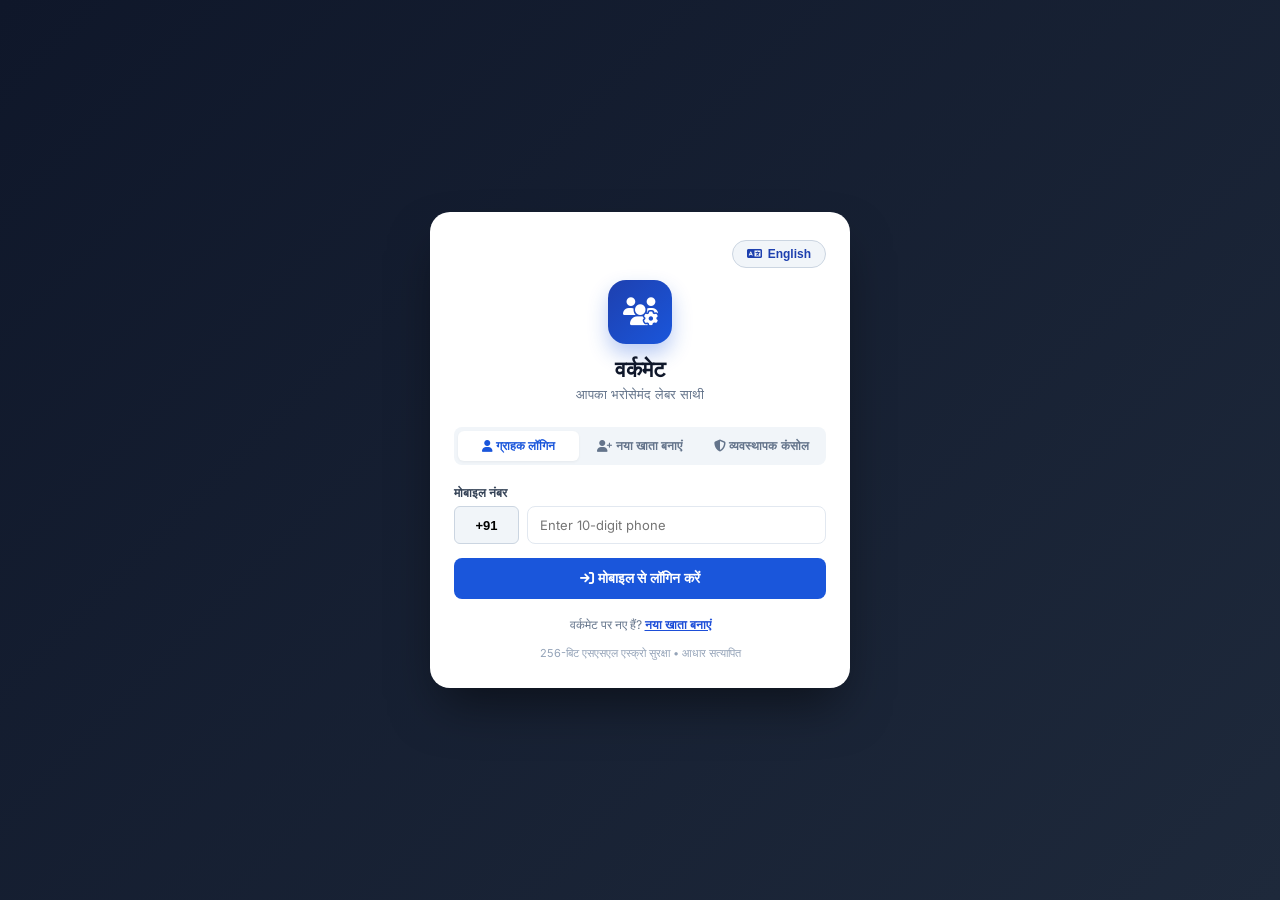
==== index.html @ 59497566 "feat: real Google Maps live GPS tracking with arrival lifecycle, mock API engine, and GitHub Pages d" ====
<!DOCTYPE html>
<html lang="en">
<head>
  <meta charset="UTF-8">
  <meta http-equiv="refresh" content="0; url=./docs/">
  <title>WorkMate</title>
  <script>window.location.replace('./docs/');</script>
</head>
<body>
  <p>Redirecting to <a href="./docs/">WorkMate Platform</a>...</p>
</body>
</html>
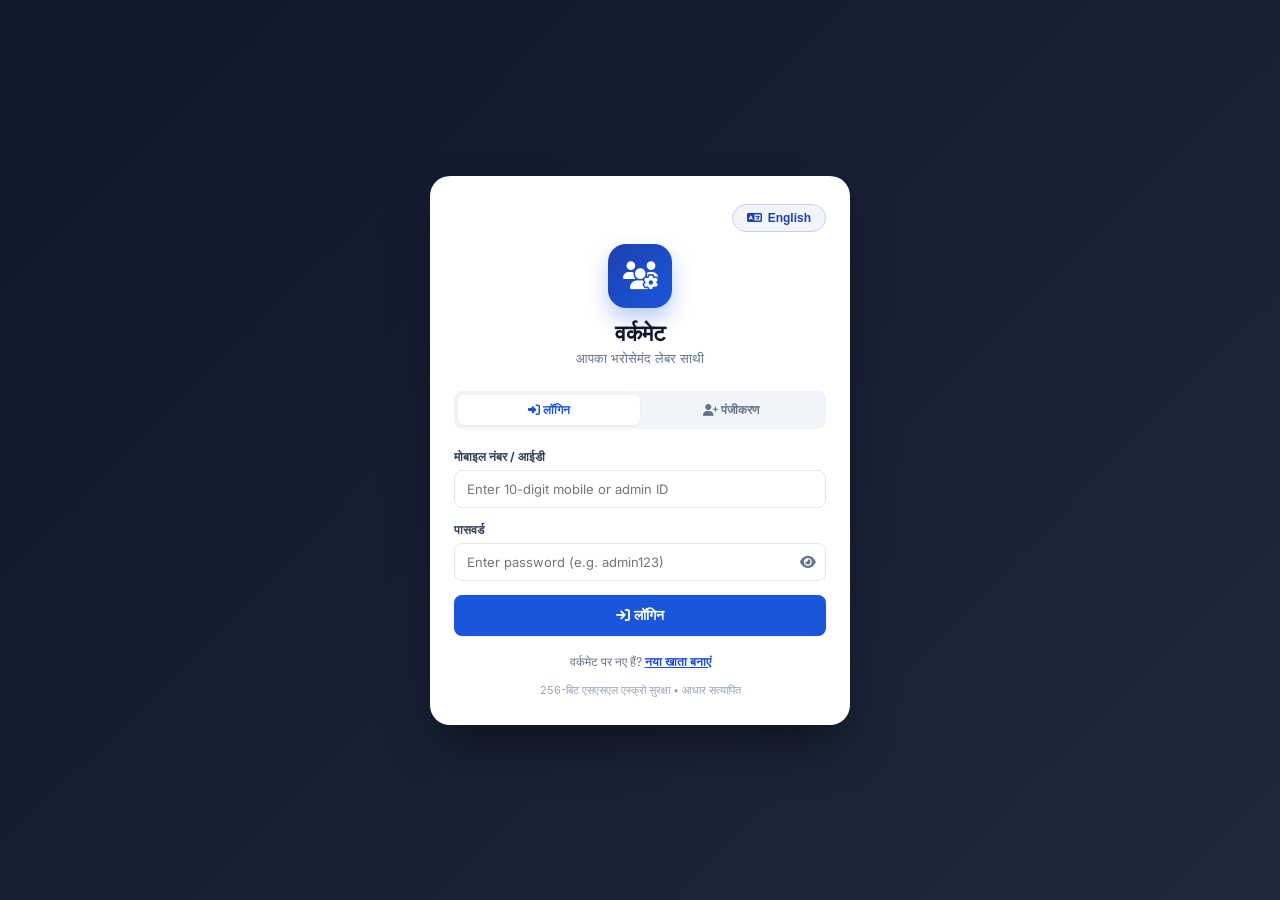
==== commit f47e952c: "fix: support both root URL and /docs/ URL without 404 on GitHub Pages" ====
--- a/index.html
+++ b/index.html
@@ -2,11 +2,1468 @@
 <html lang="en">
 <head>
   <meta charset="UTF-8">
-  <meta http-equiv="refresh" content="0; url=./docs/">
-  <title>WorkMate</title>
-  <script>window.location.replace('./docs/');</script>
+  <meta name="viewport" content="width=device-width, initial-scale=1.0">
+  <title data-i18n="appHtmlTitle">WorkMate | On-Demand Blue-Collar Labour Platform</title>
+  <!-- Google Fonts: Inter -->
+  <link rel="preconnect" href="https://fonts.googleapis.com">
+  <link rel="preconnect" href="https://fonts.gstatic.com" crossorigin>
+  <link href="https://fonts.googleapis.com/css2?family=Inter:wght@400;500;600;700;800&display=swap" rel="stylesheet">
+  <!-- FontAwesome 6 Icons -->
+  <link rel="stylesheet" href="https://cdnjs.cloudflare.com/ajax/libs/font-awesome/6.5.1/css/all.min.css">
+    <!-- Leaflet Interactive Maps (Official Google Maps Tile Support) -->
+  <link rel="stylesheet" href="https://unpkg.com/leaflet@1.9.4/dist/leaflet.css" integrity="sha256-p4NxAoJBhIIN+hmNHrzRCf9tD/miZyoHS5obTRR9BMY=" crossorigin="" />
+  <script src="https://unpkg.com/leaflet@1.9.4/dist/leaflet.js" integrity="sha256-20nQCchB9co0qIjJZRGuk2/Z9VM+kNiyxNV1lvTlZBo=" crossorigin=""></script>
+  <script src="https://cdnjs.cloudflare.com/ajax/libs/qrcodejs/1.0.0/qrcode.min.js"></script>
+  <link rel="stylesheet" href="./css/style.css">
 </head>
 <body>
-  <p>Redirecting to <a href="./docs/">WorkMate Platform</a>...</p>
+
+  <!-- ================= AUTHENTICATION VIEW (When Logged Out) ================= -->
+  <div id="view-auth" class="auth-wrapper" style="display:none;">
+    <div class="auth-card-main">
+      <!-- Top Language Switcher in Auth Screen -->
+      <div class="auth-top-bar">
+        <button type="button" class="auth-lang-btn" onclick="toggleLanguage()" title="Switch Language">
+          <i class="fa-solid fa-language"></i>
+          <span id="authLangTag">हिन्दी</span>
+        </button>
+      </div>
+
+      <div class="auth-header-logo">
+        <div class="auth-logo-badge">
+          <i class="fa-solid fa-users-gear"></i>
+        </div>
+        <h2 style="font-size:22px; font-weight:800; color:#0f172a;" data-i18n="appName">WorkMate</h2>
+        <p style="font-size:13px; color:#64748b; margin-top:4px;" data-i18n="tagline">Your Trusted Labour Partner</p>
+      </div>
+
+      <!-- Auth Switcher Tabs (Unified Login & Register) -->
+      <div class="auth-tabs-row" style="grid-template-columns: 1fr 1fr;">
+        <button id="authTabCustomer" class="auth-tab-item active" onclick="switchAuthTab('login')">
+          <i class="fa-solid fa-right-to-bracket"></i> <span data-i18n="authLoginTab">Login</span>
+        </button>
+        <button id="authTabCustomerRegister" class="auth-tab-item" onclick="switchAuthTab('register')">
+          <i class="fa-solid fa-user-plus"></i> <span data-i18n="authRegisterTab">Register</span>
+        </button>
+      </div>
+
+      <!-- Unified Login Form (Customer & Admin Login through single portal) -->
+      <form id="formCustomerLogin" onsubmit="handleCustomerLogin(event)" autocomplete="off">
+        <div class="form-group">
+          <label class="form-label" data-i18n="authIdentifierLabel">Mobile Number / Admin ID *</label>
+          <div style="display:flex; gap:8px;">
+            <input type="text" id="loginIdentifierInput" class="form-input" placeholder="Enter 10-digit mobile or admin ID" autocomplete="off" value="" required style="flex:1;" />
+          </div>
+        </div>
+        <div class="form-group">
+          <label class="form-label" data-i18n="authPasswordLabel">Password * (Min 6 chars)</label>
+          <div style="position:relative;">
+            <input type="password" id="loginPasswordInput" class="form-input" placeholder="Enter password (e.g. admin123)" minlength="6" autocomplete="new-password" value="" required style="padding-right:38px;" />
+            <button type="button" onclick="togglePasswordVisibility('loginPasswordInput', 'loginPassToggleIcon')" style="position:absolute; right:10px; top:50%; transform:translateY(-50%); background:none; border:none; color:#64748b; cursor:pointer; font-size:14px;">
+              <i class="fa-solid fa-eye" id="loginPassToggleIcon"></i>
+            </button>
+          </div>
+        </div>
+        <button type="submit" class="btn-submit-primary" style="margin-bottom:12px;">
+          <i class="fa-solid fa-arrow-right-to-bracket"></i> <span data-i18n="authLoginBtn">Login</span>
+        </button>
+        <p style="font-size:12px; color:#64748b; text-align:center; margin-top:6px;">
+          <span data-i18n="newAccountPrompt">New to WorkMate?</span> 
+          <a href="javascript:void(0)" onclick="switchAuthTab('register')" style="color:#1d4ed8; font-weight:700; text-decoration:underline;" data-i18n="createAccountLink">Create an account</a>
+        </p>
+      </form>
+
+      <!-- Customer Register Form -->
+      <form id="formCustomerRegister" onsubmit="handleCustomerRegister(event)" style="display:none;" autocomplete="off">
+        <div class="form-group">
+          <label class="form-label" data-i18n="labelRegisterRole">Account Type / Role *</label>
+          <select id="registerRoleInput" class="form-select" required>
+            <option value="customer" data-i18n="roleCustomer">Customer / Client</option>
+            <option value="worker" data-i18n="roleWorker">Worker / Mazdoor</option>
+            <option value="dalal" data-i18n="roleDalal">Contractor / Dalal</option>
+          </select>
+        </div>
+        <div class="form-group">
+          <label class="form-label" data-i18n="labelFullName">Full Name *</label>
+          <input type="text" id="registerNameInput" class="form-input" placeholder="Enter your full name" autocomplete="off" value="" required />
+        </div>
+        <div class="form-group">
+          <label class="form-label" data-i18n="authPhoneLabel">10-Digit Mobile Number *</label>
+          <div style="display:flex; gap:8px;">
+            <input type="text" value="+91" readonly style="width:55px; text-align:center; background:#f1f5f9; border:1px solid #cbd5e1; border-radius:6px; font-weight:700; font-size:13px;" />
+            <input type="tel" id="registerPhoneInput" class="form-input" placeholder="10-digit mobile number" maxlength="10" pattern="[0-9]{10}" oninput="this.value=this.value.replace(/[^0-9]/g,'').slice(0,10)" autocomplete="off" value="" required style="flex:1;" />
+          </div>
+        </div>
+        <div class="form-group">
+          <label class="form-label" data-i18n="authPasswordLabel">Create Password * (Min 6 chars)</label>
+          <div style="position:relative;">
+            <input type="password" id="registerPasswordInput" class="form-input" placeholder="Create password (min 6 characters)" minlength="6" autocomplete="new-password" value="" required style="padding-right:38px;" />
+            <button type="button" onclick="togglePasswordVisibility('registerPasswordInput', 'regPassToggleIcon')" style="position:absolute; right:10px; top:50%; transform:translateY(-50%); background:none; border:none; color:#64748b; cursor:pointer; font-size:14px;">
+              <i class="fa-solid fa-eye" id="regPassToggleIcon"></i>
+            </button>
+          </div>
+        </div>
+        <div class="form-group">
+          <label class="form-label" data-i18n="labelAddress">Delivery / House Address *</label>
+          <input type="text" id="registerAddressInput" class="form-input" placeholder="House/Flat number, Street name" autocomplete="off" value="" required />
+        </div>
+        <div class="form-group">
+          <label class="form-label" data-i18n="labelCityState">City &amp; State *</label>
+          <input type="text" id="registerCityInput" class="form-input" placeholder="e.g. Surat, Gujarat" autocomplete="off" value="" required />
+        </div>
+        <div class="form-group">
+          <label class="form-label" data-i18n="labelEmail">Email Address (Optional)</label>
+          <input type="email" id="registerEmailInput" class="form-input" placeholder="e.g. user@example.com" autocomplete="off" value="" />
+        </div>
+        <button type="submit" class="btn-submit-primary" style="margin-bottom:12px;">
+          <i class="fa-solid fa-user-plus"></i> <span data-i18n="authRegisterBtn">Register &amp; Continue</span>
+        </button>
+        <p style="font-size:12px; color:#64748b; text-align:center; margin-top:6px;">
+          <span data-i18n="alreadyAccountPrompt">Already have an account?</span> 
+          <a href="javascript:void(0)" onclick="switchAuthTab('login')" style="color:#1d4ed8; font-weight:700; text-decoration:underline;" data-i18n="loginAccountLink">Login here</a>
+        </p>
+      </form>
+
+      <div style="font-size:11px; color:#94a3b8; text-align:center; margin-top:14px;" data-i18n="sslSecurityFoot">
+        Protected by 256-bit SSL Escrow Security • UIDAI Aadhaar Verified
+      </div>
+    </div>
+  </div>
+
+  <!-- ================= MAIN APP VIEW (When Logged In) ================= -->
+  <div id="appViewportWrapper" class="viewport-wrapper">
+    <div id="appContainer" class="app-container" style="display:none;">
+      
+      <!-- Vibrant Blue App Header (Matching User's Brand Mockup) -->
+      <header class="app-header">
+        <div class="header-left">
+          <div class="location-dropdown" onclick="showToast('Location fixed to registered address')">
+            <i class="fa-solid fa-location-dot"></i>
+            <span id="headerLocationText">Flat 402, Lotus Tower, Sector 14</span>
+            <i class="fa-solid fa-chevron-down" style="font-size:10px;"></i>
+          </div>
+          <div class="user-greeting" id="userGreetingText">Hello!</div>
+        </div>
+
+        <div class="header-right">
+          <!-- Google Translate Style Language Switcher -->
+          <button class="google-translate-btn" onclick="toggleLanguage()" title="Change Language">
+            <span class="translate-icon"><i class="fa-solid fa-language"></i></span>
+            <span id="currentLangTag">हिन्दी</span>
+            <span class="lang-indicator" id="currentLangIndicator">HI</span>
+          </button>
+
+          <!-- Profile Avatar -->
+          <div class="header-user-avatar" onclick="switchTab('account')">
+            <img src="https://images.unsplash.com/photo-1534528741775-53994a69daeb?w=150&h=150&fit=crop&crop=face" alt="User Avatar">
+            <div class="online-dot"></div>
+          </div>
+        </div>
+      </header>
+
+      <!-- Dedicated Admin Top Toolbar (Visible only when logged in as Admin) -->
+      <div id="adminTopBar" class="admin-top-bar" style="display:none;">
+        <div class="admin-top-badge">
+          <i class="fa-solid fa-crown"></i>
+          <span>ADMIN CONSOLE</span>
+        </div>
+        <div class="admin-view-switcher">
+          <button id="btnAdminViewMode" class="admin-toggle-btn active" onclick="switchAdminView('admin')">
+            <i class="fa-solid fa-sliders"></i> <span data-i18n="adminRatesTab">4 Module Rates</span>
+          </button>
+          <button id="btnCustomerViewMode" class="admin-toggle-btn" onclick="switchAdminView('customer')">
+            <i class="fa-solid fa-mobile-screen"></i> <span data-i18n="customerPreviewTab">Customer View</span>
+          </button>
+        </div>
+        <button class="admin-direct-logout-btn" onclick="openLogoutModal()" title="Log out of Admin Session">
+          <i class="fa-solid fa-right-from-bracket"></i>
+          <span data-i18n="btnLogout">Logout</span>
+        </button>
+      </div>
+
+      <!-- Content Views -->
+      <main class="app-content">
+
+        <!-- ================= Screen 0: Dedicated Admin Master Rates & Banks Dashboard ================= -->
+        <section id="screen-admin" class="screen-view">
+          <div style="display:flex; justify-content:space-between; align-items:center; margin-bottom:12px; gap:8px;">
+            <button type="button" onclick="switchTab('home')" style="background:#f1f5f9; border:1px solid #cbd5e1; border-radius:8px; padding:6px 12px; font-size:12px; font-weight:700; color:#1e293b; cursor:pointer; display:flex; align-items:center; gap:6px;">
+              <i class="fa-solid fa-arrow-left"></i> <span data-i18n="backToHome">Back to Home</span>
+            </button>
+            <button type="button" onclick="switchTab('account')" style="background:#f1f5f9; border:1px solid #cbd5e1; border-radius:8px; padding:6px 12px; font-size:12px; font-weight:700; color:#1e293b; cursor:pointer; display:flex; align-items:center; gap:6px;">
+              <i class="fa-solid fa-user"></i> <span data-i18n="navAccount">My Account</span>
+            </button>
+          </div>
+          <div class="admin-panel-hero">
+            <div class="admin-hero-left">
+              <h2 style="font-size:17px; font-weight:800; color:#1e3a8a; display:flex; align-items:center; gap:8px;">
+                <i class="fa-solid fa-gear" style="color:#1a56db;"></i>
+                <span data-i18n="adminHeroTitle">WorkMate Rate & System Control</span>
+              </h2>
+              <p style="font-size:12px; color:#475569; margin-top:4px; line-height:1.4;" data-i18n="adminHeroSub">
+                Edit base prices for all 4 service modules in real-time. Changes instantly recalculate customer checkout totals.
+              </p>
+            </div>
+          </div>
+
+          <!-- 4 Core Service Modules Price Editor with Dropdowns -->
+          <div class="admin-section-header" style="display:flex; justify-content:space-between; align-items:flex-end; flex-wrap:wrap; gap:8px;">
+            <div>
+              <span class="admin-section-tag"><i class="fa-solid fa-tags"></i> 4 Core Service Modules</span>
+              <h3 style="font-size:15px; font-weight:700; color:#0f172a; margin-top:4px;" data-i18n="adminModulesHeader">
+                <span data-i18n="adminModulesHeader">Service Module Pricing &amp; Base Rates</span>
+              </h3>
+            </div>
+            <div style="display:flex; gap:6px;">
+              <button type="button" class="btn-toggle-all-modules" onclick="toggleAllAdminModules(true)" title="Expand all modules">
+                <i class="fa-solid fa-folder-open"></i> <span data-i18n="expandAll">Expand All</span>
+              </button>
+              <button type="button" class="btn-toggle-all-modules" onclick="toggleAllAdminModules(false)" title="Collapse all modules">
+                <i class="fa-solid fa-folder"></i> <span data-i18n="collapseAll">Collapse All</span>
+              </button>
+            </div>
+          </div>
+
+          <!-- Dynamic 4 Modules Rate Container -->
+          <div id="adminModulesRatesContainer" class="admin-modules-container">
+            <!-- Rendered dynamically for Construction, Events, Shifting, Textile -->
+          </div>
+
+          <!-- Multi-Bank Payment Gateway & Auto-Failover -->
+          <div class="admin-section-header" style="margin-top:24px;">
+            <span class="admin-section-tag" style="background:#e0f2fe; color:#0369a1;"><i class="fa-solid fa-building-columns"></i> Multi-Bank Routing</span>
+            <h3 style="font-size:15px; font-weight:700; color:#0f172a; margin-top:4px;">
+              Admin Bank Settlement & Failover Routing
+            </h3>
+          </div>
+
+          <div id="adminBankCardsList" class="admin-banks-grid">
+            <!-- Dynamic bank list render -->
+          </div>
+
+          <!-- Platform Charge Percentage Configuration (Default 10%, Admin Configurable) -->
+          <div class="admin-section-header" style="margin-top:24px;">
+            <span class="admin-section-tag" style="background:#fef3c7; color:#b45309;"><i class="fa-solid fa-percent"></i> Platform Fee Settings</span>
+            <h3 style="font-size:15px; font-weight:700; color:#0f172a; margin-top:4px;">
+              <span data-i18n="adminChargeConfigHeader">WorkMate Platform Charge Configuration</span>
+            </h3>
+          </div>
+          <div class="admin-module-card" style="padding:16px 18px;">
+            <div style="font-size:13px; color:#475569; margin-bottom:12px; line-height:1.5;">
+              Configure the platform charge percentage applied to bookings. <strong>The percentage number is kept hidden from customers</strong> (they see only <code>Charge: ₹...</code>). Default is 10%.
+            </div>
+            <div style="display:flex; align-items:center; gap:10px; max-width:340px;">
+              <div class="admin-input-group" style="padding:4px 10px;">
+                <input type="number" id="adminPlatformChargePercentInput" class="admin-trade-rate-input" value="10" step="0.5" min="0" max="50" style="width:70px !important;" />
+                <span style="font-weight:800; color:#1e40af; font-size:16px;">%</span>
+              </div>
+              <button class="btn-save-trade-rate" onclick="savePlatformChargePercent()">
+                <i class="fa-solid fa-floppy-disk"></i> <span>Save Charge %</span>
+              </button>
+            </div>
+            <div id="chargePercentStatus" style="font-size:12px; color:#10b981; margin-top:8px; font-weight:700; display:none;">
+              ✓ Platform charge updated! All customer estimates recalculated.
+            </div>
+          </div>
+
+          <!-- User Management Section (Admin Only) -->
+          <div class="admin-section-header" style="margin-top:28px; margin-bottom:12px; display:flex; justify-content:space-between; align-items:flex-end; flex-wrap:wrap; gap:10px;">
+            <div style="text-align:left;">
+              <span class="admin-section-tag" style="background:#ede9fe; color:#6d28d9;"><i class="fa-solid fa-users-gear"></i> User Accounts</span>
+              <h3 style="font-size:16px; font-weight:800; color:#0f172a; margin-top:5px; text-align:left;">
+                <span data-i18n="adminUsersHeader">User Management &amp; Access Control</span>
+              </h3>
+            </div>
+            <button type="button" class="btn-add-admin-user" onclick="openAdminUserModal(null)">
+              <i class="fa-solid fa-user-plus"></i> <span data-i18n="btnAddUser">Add New User</span>
+            </button>
+          </div>
+
+          <!-- Users Dynamic Container -->
+          <div id="adminUsersListContainer" class="admin-users-grid" style="margin-top:12px; display:flex; flex-direction:column; gap:10px;">
+            <!-- Rendered dynamically -->
+          </div>
+        </section>
+
+        <!-- ================= Screen 1: Home View ================= -->
+        <section id="screen-home" class="screen-view active">
+          <!-- Search Bar (Page 1 Mockup) -->
+          <div class="search-wrapper">
+            <i class="fa-solid fa-magnifying-glass search-icon-left"></i>
+            <input type="text" id="searchInput" class="search-input-box" placeholder="Who are you looking for? Masons, Plumber, Catering..." data-i18n-placeholder="searchPlaceholder" />
+            <div class="search-mic-right" onclick="showToast('Voice Search listening: Speak your requirement...')">
+              <i class="fa-solid fa-microphone"></i>
+            </div>
+          </div>
+
+          <!-- 4 Core Service Categories Grid (Page 1 Mockup) -->
+          <div id="categoriesGrid" class="categories-grid">
+            <!-- Dynamic Category Cards render here -->
+          </div>
+
+          <!-- All Trades Explorer (All 4 Modules Complete 5 Trades Each) -->
+          <div class="home-trades-section" style="margin-top:20px;">
+            <div class="section-title" style="display:flex; justify-content:space-between; align-items:center;">
+              <span data-i18n="allTradesTitle">All 4 Service Modules &amp; Trades</span>
+              <span style="font-size:12px; color:#2563eb; font-weight:700;" id="totalTradesCountBadge">20 Verified Trades</span>
+            </div>
+            <div id="homeTradesAccordion" class="home-trades-container">
+              <!-- Rendered dynamically with full 5 trades per module -->
+            </div>
+          </div>
+
+          <!-- Top Available Workers Section (Customer Worker Selection & Live Status) -->
+          <div id="availableWorkersSection" class="available-workers-section" style="margin-top:22px;">
+            <div class="section-title" style="display:flex; justify-content:space-between; align-items:center;">
+              <span data-i18n="availableWorkersTitle">Top Rated Available Workers</span>
+              <span style="font-size:11px; color:#059669; font-weight:700;"><i class="fa-solid fa-circle" style="font-size:8px;"></i> Live Verified</span>
+            </div>
+            <div id="availableWorkersGrid" class="available-workers-grid">
+              <!-- Dynamically populated worker cards with 🟢 Available / 🟡 Busy badges -->
+            </div>
+          </div>
+
+          <!-- Dedicated Worker Job Portal / Open Work Feed (Visible when Worker is Logged in) -->
+          <div id="workerJobFeedSection" class="worker-job-feed-section" style="display:none; margin-top:22px;">
+            <div class="section-title" style="display:flex; justify-content:space-between; align-items:center;">
+              <span data-i18n="workerJobFeedTitle">Available Work Feed (Instant Jobs)</span>
+              <span class="badge-role-worker" style="background:#fef3c7; color:#b45309; padding:2px 8px; border-radius:12px; font-size:11px; font-weight:700;">Worker Portal</span>
+            </div>
+            <div id="workerJobsList" class="worker-jobs-list">
+              <!-- Dynamically populated jobs looking for worker -->
+            </div>
+          </div>
+
+          <!-- Active Booking Banner (Page 1 Mockup) -->
+          <div class="active-booking-section">
+            <div class="section-title">
+              <span data-i18n="activeBookingTitle">Active Booking</span>
+            </div>
+            <div id="activeBookingContainer">
+              <!-- Rendered dynamically -->
+            </div>
+          </div>
+
+          <!-- Trust Banner (Page 1 Mockup) -->
+          <div class="trust-banner">
+            <div class="trust-title">
+              <i class="fa-solid fa-shield-halved"></i>
+              <span data-i18n="trustTitle">100% ID Verified | Secure Escrow Payments</span>
+            </div>
+            <div class="trusted-partners-row">
+              <span data-i18n="trustedPartners">Trusted Partners: UPI, Razorpay, UIDAI</span>
+              <div class="partner-chips">
+                <span class="partner-chip">UPI</span>
+                <span class="partner-chip">Razorpay</span>
+                <span class="partner-chip">UIDAI</span>
+              </div>
+            </div>
+          </div>
+
+          <!-- Recent Customer Reviews Carousel (Page 1 Mockup) -->
+          <div class="recent-reviews-section">
+            <div class="section-title">
+              <span data-i18n="recentReviews">Recent Satisfied Customer Reviews</span>
+              <span style="font-size:12px; color:var(--primary); font-weight:600; cursor:pointer;" data-i18n="viewAll">View all &gt;</span>
+            </div>
+            <div id="reviewsCarousel" class="reviews-carousel">
+              <!-- Rendered dynamically -->
+            </div>
+          </div>
+        </section>
+
+        <!-- ================= Screen 2: My Bookings View ================= -->
+        <section id="screen-orders" class="screen-view">
+          <div class="booking-tabs-header">
+            <button id="tabBtnUpcoming" class="booking-tab-btn active" onclick="setBookingTab('upcoming')">
+              <span data-i18n="upcomingTab">Upcoming</span>
+            </button>
+            <button id="tabBtnHistory" class="booking-tab-btn" onclick="setBookingTab('history')">
+              <span data-i18n="historyTab">History</span>
+            </button>
+          </div>
+
+          <div id="bookingsListContainer">
+            <!-- Rendered dynamically -->
+          </div>
+        </section>
+
+        <!-- ================= Screen 3: Payments & Wallet View ================= -->
+        <section id="screen-payments" class="screen-view">
+          <!-- WorkMate Wallet Card (Screen 3 Mockup) -->
+          <div class="wallet-card-main">
+            <div class="wallet-card-top">
+              <span data-i18n="walletBalanceTitle">WorkMate Wallet</span>
+              <i class="fa-solid fa-wallet" style="font-size:20px;"></i>
+            </div>
+            <div id="walletBalanceAmount" class="wallet-balance-amount">₹13,000</div>
+            <div class="wallet-actions-row">
+              <button class="btn-wallet-action btn-add-money" onclick="openAddMoneyModal()">
+                <i class="fa-solid fa-plus"></i> <span data-i18n="addMoney">+ Add Money</span>
+              </button>
+              <button class="btn-wallet-action btn-payout-money" onclick="openPayoutModal()">
+                <i class="fa-solid fa-arrow-up-right-from-square"></i> <span data-i18n="payout">Payout</span>
+              </button>
+            </div>
+          </div>
+
+          <!-- Connected Methods (Screen 3 Mockup) -->
+          <div class="connected-methods-section">
+            <div class="section-title" data-i18n="connectedMethods">Connected Methods</div>
+            <div class="method-row">
+              <div class="method-info">
+                <div class="method-icon" style="background:#ecfdf5; color:#059669;">
+                  <i class="fa-solid fa-circle-check"></i>
+                </div>
+                <div>
+                  <div style="font-weight:700;" data-i18n="verifiedUpi">Verified UPI</div>
+                  <div style="font-size:11px; color:#64748b;">ramesh@okhdfcbank</div>
+                </div>
+              </div>
+              <span style="font-size:11px; color:#059669; font-weight:700;">ACTIVE</span>
+            </div>
+            <div class="method-row">
+              <div class="method-info">
+                <div class="method-icon" style="background:#eff6ff; color:#2563eb;">
+                  <i class="fa-brands fa-cc-visa"></i>
+                </div>
+                <div>
+                  <div style="font-weight:700;" data-i18n="verifiedCard">Bank, Debit Cards</div>
+                  <div style="font-size:11px; color:#64748b;">HDFC Platinum (•••• 4092)</div>
+                </div>
+              </div>
+              <span style="font-size:11px; color:#059669; font-weight:700;">VERIFIED</span>
+            </div>
+            <div class="razorpay-badge-row">
+              <i class="fa-solid fa-shield-check"></i>
+              <span data-i18n="razorpayBadge">Payment Secure (Razorpay Gateway)</span>
+            </div>
+          </div>
+
+          <!-- Transaction History (Screen 3 Mockup) -->
+          <div>
+            <div class="section-title" data-i18n="txHistory">Transaction History</div>
+            <div id="transactionHistoryContainer" class="tx-history-list">
+              <!-- Rendered dynamically -->
+            </div>
+          </div>
+        </section>
+
+        <!-- ================= Screen 4: My Account View ================= -->
+        <section id="screen-account" class="screen-view">
+          <!-- Profile Card with Edit Profile Trigger -->
+          <div class="account-profile-header">
+            <div class="profile-main-info">
+              <div class="account-avatar-wrapper" onclick="openAvatarViewModal()" title="Click to view image">
+                <img class="account-avatar-large" id="accountProfileAvatarImg" src="https://images.unsplash.com/photo-1534528741775-53994a69daeb?w=150&h=150&fit=crop&crop=face" alt="User">
+                <button type="button" class="btn-avatar-camera-overlay" onclick="triggerAvatarUpload(event)" title="Change Profile Image">
+                  <i class="fa-solid fa-camera"></i>
+                </button>
+              </div>
+              <div class="account-info-box">
+                <h3 id="accountUserName">Ramesh Kumar</h3>
+                <p id="accountUserPhone" style="font-size:12px; color:#64748b; margin-top:2px;">+91 98765 43210</p>
+                <div style="margin-top:6px; display:flex; gap:6px; align-items:center; flex-wrap:wrap;">
+                  <span class="verified-badge-pill" style="background:#ecfdf5; color:#059669; border-color:#059669;">
+                    <i class="fa-solid fa-circle-check"></i> <span data-i18n="accountVerified">Verified Profile</span>
+                  </span>
+                  <button type="button" class="btn-view-avatar-pill" onclick="openAvatarViewModal()" title="View full profile photo">
+                    <i class="fa-solid fa-eye"></i> <span>View Photo</span>
+                  </button>
+                </div>
+              </div>
+            </div>
+            <button class="btn-edit-profile-trigger" onclick="openEditProfileModal()">
+              <i class="fa-solid fa-pen-to-square"></i>
+              <span data-i18n="editProfileBtn">Edit Profile</span>
+            </button>
+          </div>
+
+          <!-- Read-Only & Protected Profile Details Card -->
+          <div class="account-details-card">
+            <div style="font-size:13px; font-weight:800; margin-bottom:10px; color:#334155;" data-i18n="profileDetailsTitle">
+              Account &amp; Profile Details
+            </div>
+            <div id="accountDetailsGrid" class="details-grid">
+              <!-- Rendered dynamically -->
+            </div>
+          </div>
+
+          <!-- Menu Options -->
+          <div class="account-menu-list">
+            <div class="account-menu-item" onclick="toggleLanguage()">
+              <div class="account-item-left">
+                <i class="fa-solid fa-language" style="color:#2563eb;"></i>
+                <span data-i18n="menuLanguage">Language Selection</span>
+              </div>
+              <span style="font-size:12px; color:var(--primary); font-weight:800;" id="menuLangIndicator">&gt;</span>
+            </div>
+
+            <!-- Terms & Conditions (Escrow & Cancellation Policy) -->
+            <div class="account-menu-item" onclick="openTermsModal()">
+              <div class="account-item-left">
+                <i class="fa-solid fa-file-shield" style="color:#0284c7;"></i>
+                <span data-i18n="menuTerms">Terms &amp; Conditions (Escrow Protection)</span>
+              </div>
+              <i class="fa-solid fa-chevron-right" style="font-size:11px; color:#94a3b8;"></i>
+            </div>
+
+            <!-- 4 Core Service Modules & Rates (Accessible to view/edit) -->
+            <div class="account-menu-item" id="menuAdminConsoleItem" onclick="switchTab('admin')">
+              <div class="account-item-left">
+                <i class="fa-solid fa-sliders" style="color:#2563eb;"></i>
+                <span data-i18n="menuAdminConsole">4 Core Service Modules &amp; Base Rates</span>
+              </div>
+              <span class="admin-badge-pill" style="background:#e0f2fe; color:#0369a1;"><i class="fa-solid fa-sliders"></i> 4 MODULES</span>
+            </div>
+
+            <!-- Project Database & Records Explorer -->
+            <div class="account-menu-item" id="menuDatabaseSyncItem" onclick="openDatabaseModal()">
+              <div class="account-item-left">
+                <i class="fa-solid fa-database" style="color:#0d9488;"></i>
+                <span data-i18n="menuDatabase">Project Database &amp; Records Explorer</span>
+              </div>
+              <i class="fa-solid fa-chevron-right" style="font-size:11px; color:#94a3b8;"></i>
+            </div>
+            <div class="account-menu-item" onclick="openInsuranceModal()">
+              <div class="account-item-left">
+                <i class="fa-solid fa-heart-pulse" style="color:#e11d48;"></i>
+                <span data-i18n="menuInsurance">Micro-Insurance Enrollment</span>
+              </div>
+              <i class="fa-solid fa-chevron-right" style="font-size:11px; color:#94a3b8;"></i>
+            </div>
+            <div class="account-menu-item" onclick="openWorkerOnboardModal()">
+              <div class="account-item-left">
+                <i class="fa-solid fa-helmet-safety" style="color:#f59e0b;"></i>
+                <span data-i18n="menuWorkerOnboard">Register as Worker Partner (KYC)</span>
+              </div>
+              <i class="fa-solid fa-chevron-right" style="font-size:11px; color:#94a3b8;"></i>
+            </div>
+            <div class="account-menu-item" onclick="openSupportModal()">
+              <div class="account-item-left">
+                <i class="fa-solid fa-headset" style="color:#8b5cf6;"></i>
+                <span data-i18n="menuSupport">24/7 Support (Call / WhatsApp)</span>
+              </div>
+              <i class="fa-solid fa-chevron-right" style="font-size:11px; color:#94a3b8;"></i>
+            </div>
+            <div class="account-menu-item" onclick="showToast('Security & biometric PIN authentication is enabled.')">
+              <div class="account-item-left">
+                <i class="fa-solid fa-lock" style="color:#475569;"></i>
+                <span data-i18n="menuSecurity">Security &amp; Privacy</span>
+              </div>
+              <i class="fa-solid fa-chevron-right" style="font-size:11px; color:#94a3b8;"></i>
+            </div>
+          </div>
+
+          <!-- Prominent Logout Button -->
+          <button class="btn-logout-main" onclick="openLogoutModal()">
+            <i class="fa-solid fa-arrow-right-from-bracket"></i>
+            <span data-i18n="btnLogout">Log Out</span>
+          </button>
+        </section>
+
+      </main>
+
+      <!-- Floating Quick Book Button -->
+      <button class="fab-quick-book" onclick="openBookingForCategory('construction')">
+        <i class="fa-solid fa-bolt"></i>
+        <span data-i18n="quickBookBtn">Instant Book</span>
+      </button>
+
+      <!-- Bottom Navigation Bar (Page 1 Mockup) -->
+      <nav class="bottom-nav-bar">
+        <button id="nav-home" class="nav-item-btn active" onclick="switchTab('home')">
+          <i class="fa-solid fa-house"></i>
+          <span data-i18n="navHome">Home</span>
+        </button>
+        <button id="nav-admin" class="nav-item-btn" onclick="switchTab('admin')" style="color:#1e40af;">
+          <i class="fa-solid fa-sliders"></i>
+          <span data-i18n="navAdmin">4 Modules</span>
+        </button>
+        <button id="nav-orders" class="nav-item-btn" onclick="switchTab('orders')">
+          <i class="fa-solid fa-bag-shopping"></i>
+          <span data-i18n="navOrders">My Bookings</span>
+        </button>
+        <button id="nav-payments" class="nav-item-btn" onclick="switchTab('payments')">
+          <i class="fa-solid fa-credit-card"></i>
+          <span data-i18n="navPayments">Payments</span>
+        </button>
+        <button id="nav-account" class="nav-item-btn" onclick="switchTab('account')">
+          <i class="fa-solid fa-circle-user"></i>
+          <span data-i18n="navAccount">My Account</span>
+        </button>
+      </nav>
+    </div>
+  </div>
+
+  <!-- ================= MODALS ================= -->
+
+  <!-- Modal 1: Place New Booking / Add Work with Escrow Pay -->
+  <div id="modalBooking" class="modal-overlay">
+    <div class="modal-sheet">
+      <div class="modal-header">
+        <h3 id="modalBookingTitle" data-i18n="modalBookingTitle">Add Work &amp; Book Labour</h3>
+        <button class="btn-close-modal" onclick="closeModal('modalBooking')"><i class="fa-solid fa-xmark"></i></button>
+      </div>
+      <div class="modal-body">
+        <form onsubmit="submitBooking(event)">
+          <div class="form-group">
+            <label class="form-label" data-i18n="labelServiceTrade">Select Service / Trade</label>
+            <select id="bookingServiceSelect" class="form-select" onchange="syncServiceWorkerOptions()" required></select>
+          </div>
+
+          <!-- Worker Direct Selection (Customer can pick specific available worker) -->
+          <div class="form-group" id="bookingWorkerSelectGroup">
+            <label class="form-label" data-i18n="labelSelectWorker">Select Available Worker (Optional)</label>
+            <select id="bookingWorkerSelect" class="form-select" onchange="handleBookingWorkerChange()">
+              <option value="">⭐ Auto-Assign Best Rated Available Worker</option>
+              <!-- Populated dynamically based on chosen trade & availability -->
+            </select>
+            <div id="bookingSelectedWorkerInfo" style="display:none; margin-top:6px; font-size:12px; padding:8px 12px; border-radius:8px; background:#f0fdf4; border:1px solid #bbf7d0; color:#166534;"></div>
+          </div>
+
+          <!-- Admin Base Rate Editor Inside Modal -->
+          <div id="modalBookingAdminRateBox" class="modal-admin-rate-box" style="display:none;">
+            <div style="font-size:12px; font-weight:700; color:#1e40af; display:flex; align-items:center; justify-content:space-between; margin-bottom:6px;">
+              <span><i class="fa-solid fa-pen-to-square"></i> Admin: Official Base Rate for this Trade:</span>
+              <span id="adminInlineRateSavedBadge" style="display:none; color:#10b981; font-weight:700;">✓ Updated!</span>
+            </div>
+            <div style="display:flex; gap:8px; align-items:center;">
+              <div style="display:flex; align-items:center; background:#ffffff; border:1px solid #93c5fd; border-radius:6px; padding:0 8px; flex:1;">
+                <span style="font-weight:700; color:#1e40af; font-size:14px; margin-right:4px;">₹</span>
+                <input type="number" id="modalBookingAdminRateInput" class="form-input" style="border:none; padding:6px 0; font-weight:700; font-size:14px;" step="10" min="50" />
+                <span id="modalBookingAdminRateUnit" style="font-size:11px; color:#64748b; margin-left:4px;">/day</span>
+              </div>
+              <button type="button" class="btn-save-inline-rate" onclick="saveRateFromBookingModal()">
+                <i class="fa-solid fa-floppy-disk"></i> Update Rate
+              </button>
+            </div>
+            <div style="font-size:11px; color:#2563eb; margin-top:4px;">
+              Updating will save changes to the database and re-calculate prices across the platform.
+            </div>
+          </div>
+
+          <!-- Customer Custom Pay Offer Field -->
+          <div class="form-group" id="customerOfferBudgetGroup">
+            <label class="form-label" style="display:flex; justify-content:space-between;">
+              <span data-i18n="labelOfferedPay">Your Offered Work Pay (Budget)</span>
+              <span style="font-weight:400; color:#64748b; font-size:11px;">(Optional Custom Offer)</span>
+            </label>
+            <div style="display:flex; align-items:center; background:#ffffff; border:1px solid #cbd5e1; border-radius:8px; padding:0 10px;">
+              <span style="font-weight:700; color:#334155; font-size:14px; margin-right:4px;">₹</span>
+              <input type="number" id="bookingCustomOfferInput" class="form-input" style="border:none; padding:8px 0; font-weight:700; font-size:14px;" placeholder="Leave empty for official base rate" min="100" step="50" oninput="updateEstimatedPrice()" />
+            </div>
+          </div>
+
+          <div class="form-group">
+            <label class="form-label" data-i18n="labelBookingType">Booking Type</label>
+            <select id="bookingTypeSelect" class="form-select">
+              <option value="instant">⚡ Instant Dispatch (15 Min Arrival)</option>
+              <option value="scheduled">📅 Scheduled Booking (Choose Date/Time)</option>
+            </select>
+          </div>
+
+          <div class="form-group">
+            <label class="form-label" data-i18n="labelDuration">Duration</label>
+            <select id="bookingDurationHours" class="form-select">
+              <option value="4">Half Day (4 Hours)</option>
+              <option value="8" selected>Full Day (8 Hours - Standard)</option>
+              <option value="12">Extended Shift (12 Hours)</option>
+            </select>
+          </div>
+
+          <div class="form-group">
+            <label class="form-label" data-i18n="labelLocation">Location / Address</label>
+            <input type="text" id="bookingAddressInput" class="form-input" value="Flat 402, Lotus Tower, Sector 14, Noida" required />
+          </div>
+
+          <div class="form-group">
+            <label class="form-label" data-i18n="labelTaskNotes">Task Specifications / Notes</label>
+            <textarea id="bookingNotesInput" class="form-textarea" rows="2" placeholder="e.g. Masonry wall plastering, bring own trowel..."></textarea>
+          </div>
+
+          <!-- Sensitive Fee Display: 10% WorkMate Charge (Clean and Professional) -->
+          <div style="background:#f8fafc; border:1px solid #e2e8f0; padding:12px; border-radius:8px; margin-bottom:16px;">
+            <div style="font-size:12px; color:#64748b;">Total Upfront Amount to Reserve Labour:</div>
+            <div id="bookingPriceEstimate" style="font-size:18px; color:var(--primary); font-weight:800; margin-top:2px;">₹750</div>
+          </div>
+
+          <!-- Escrow Pay & Post Button -->
+          <button type="submit" class="btn-submit-primary">
+            <i class="fa-solid fa-credit-card"></i> <span data-i18n="payAndPostBtn">💳 Pay &amp; Post Work (Reserve Labour)</span>
+          </button>
+        </form>
+      </div>
+    </div>
+  </div>
+
+  <!-- Modal 2: Admin Rate & Multi-Bank Routing Console -->
+  <div id="modalAdminConsole" class="modal-overlay">
+    <div class="modal-sheet" style="max-width:540px;">
+      <div class="modal-header">
+        <h3 style="color:#1e3a8a;"><i class="fa-solid fa-sliders"></i> WorkMate Administrator Console</h3>
+        <button class="btn-close-modal" onclick="closeModal('modalAdminConsole')"><i class="fa-solid fa-xmark"></i></button>
+      </div>
+      <div class="modal-body">
+        
+        <!-- Platform Revenue Overview -->
+        <div style="font-size:13px; font-weight:800; margin-bottom:8px; color:#1e293b;">1. Platform Revenue &amp; Charges</div>
+        <div id="adminStatsSummary" style="display:grid; grid-template-columns:repeat(2, 1fr); gap:10px; margin-bottom:18px;">
+          <!-- Loaded dynamically -->
+        </div>
+
+        <!-- Multi-Bank Payment Routing with Failover Protection -->
+        <div style="font-size:13px; font-weight:800; margin-bottom:6px; color:#1e293b; display:flex; justify-content:space-between; align-items:center;">
+          <span>2. Settlement Bank Accounts (Auto-Failover)</span>
+          <span style="font-size:10px; color:#10b981; font-weight:700;"><i class="fa-solid fa-shield-check"></i> FAILOVER ACTIVE</span>
+        </div>
+        <p style="font-size:11px; color:#64748b; margin-bottom:10px;">
+          WorkMate charges are deposited into your primary account. If payment fails on one bank, the system automatically routes to standby accounts.
+        </p>
+        <div id="adminBanksList" style="margin-bottom:20px;">
+          <!-- Loaded dynamically -->
+        </div>
+
+        <!-- Service Module Rate Editor -->
+        <div style="font-size:13px; font-weight:800; margin-bottom:6px; color:#1e293b;">
+          3. Service Module Rates (All Categories)
+        </div>
+        <p style="font-size:11px; color:#64748b; margin-bottom:10px;">
+          Edit the base wage rate for any trade. Changes save immediately to the database and recalculate customer quotes in real time.
+        </p>
+        <div id="adminRateList" style="max-height:220px; overflow-y:auto; border:1px solid #e2e8f0; border-radius:8px; padding:8px 12px; margin-bottom:16px;">
+          <!-- Loaded dynamically -->
+        </div>
+
+        <button class="btn-submit-primary" style="background:#64748b;" onclick="closeModal('modalAdminConsole')">
+          Close Admin Console
+        </button>
+      </div>
+    </div>
+  </div>
+
+  <!-- Modal 3: Edit Profile (Editable + Locked Details) -->
+  <div id="modalEditProfile" class="modal-overlay">
+    <div class="modal-sheet">
+      <div class="modal-header">
+        <h3>Edit Profile Details</h3>
+        <button class="btn-close-modal" onclick="closeModal('modalEditProfile')"><i class="fa-solid fa-xmark"></i></button>
+      </div>
+      <div class="modal-body">
+        <form onsubmit="submitProfileEdit(event)">
+          <!-- Profile Photo Change Section -->
+          <div style="display:flex; align-items:center; gap:14px; margin-bottom:16px; padding-bottom:14px; border-bottom:1px dashed #cbd5e1;">
+            <img id="editProfilePhotoPreview" src="https://images.unsplash.com/photo-1535713875002-d1d0cf377fde?w=150&h=150&fit=crop&crop=face" alt="Avatar" style="width:54px; height:54px; border-radius:50%; object-fit:cover; border:2px solid #2563eb;" />
+            <div style="flex:1;">
+              <div style="font-size:12px; font-weight:700; color:#0f172a;"><span data-i18n="labelProfilePhoto">Profile Photo</span></div>
+              <button type="button" class="btn-view-avatar-pill" onclick="triggerAvatarUpload(event)" style="margin-top:5px; padding:4px 10px; font-size:11px;">
+                <i class="fa-solid fa-camera"></i> <span data-i18n="btnChangePhoto">Change Photo</span>
+              </button>
+            </div>
+          </div>
+
+          <!-- Editable Fields -->
+          <div class="form-group">
+            <label class="form-label" data-i18n="labelFullName">Full Name *</label>
+            <input type="text" id="editProfileName" class="form-input" required />
+          </div>
+
+          <div class="form-group">
+            <label class="form-label" data-i18n="authPhoneLabel">Mobile Number *</label>
+            <input type="tel" id="editProfilePhone" class="form-input" required />
+          </div>
+
+          <div class="form-group">
+            <label class="form-label" data-i18n="labelEmail">Email Address</label>
+            <input type="email" id="editProfileEmail" class="form-input" />
+          </div>
+
+          <div class="form-group">
+            <label class="form-label" data-i18n="labelAddress">Delivery / House Address</label>
+            <input type="text" id="editProfileAddress" class="form-input" placeholder="e.g. Sector 62, Noida" />
+          </div>
+
+          <div class="form-group">
+            <label class="form-label" data-i18n="labelCityState">City &amp; State</label>
+            <input type="text" id="editProfileCity" class="form-input" placeholder="e.g. Noida, Uttar Pradesh" />
+          </div>
+
+          <!-- Non-Editable / Locked Fields -->
+          <div style="border-top:1px dashed #cbd5e1; margin:16px 0; padding-top:12px;">
+            <div style="font-size:11px; font-weight:700; color:#64748b; margin-bottom:10px; text-transform:uppercase;">
+              <span data-i18n="labelSecuredFields">Security Protected Fields</span>
+            </div>
+
+            <div class="form-group">
+              <label class="form-label">
+                <span>Member ID</span>
+                <span class="badge-locked"><i class="fa-solid fa-lock"></i> Locked</span>
+              </label>
+              <input type="text" id="editProfileMemberId" class="form-input" readonly />
+            </div>
+
+            <div class="form-group">
+              <label class="form-label">
+                <span>Aadhaar KYC Verification</span>
+                <span class="badge-locked"><i class="fa-solid fa-lock"></i> Verified UIDAI</span>
+              </label>
+              <input type="text" id="editProfileAadhaar" class="form-input" readonly />
+            </div>
+          </div>
+
+          <button type="submit" class="btn-submit-primary">
+            <i class="fa-solid fa-floppy-disk"></i> Save Profile Changes
+          </button>
+        </form>
+      </div>
+    </div>
+  </div>
+
+  <!-- Hidden Avatar File Input (Accessible Anywhere) -->
+  <input type="file" id="avatarFileInput" accept="image/*" onchange="handleAvatarFileSelected(event)" style="display:none;" />
+
+  <!-- Modal: View Profile Photo (Full Size Lightbox) -->
+  <div id="modalViewAvatar" class="modal-overlay">
+    <div class="modal-sheet" style="max-width:380px; text-align:center;">
+      <div class="modal-header" style="border-bottom:1px solid #e2e8f0; padding-bottom:12px;">
+        <h3 style="display:flex; align-items:center; gap:8px;">
+          <i class="fa-solid fa-image" style="color:#2563eb;"></i>
+          <span><span data-i18n="labelProfilePhoto">Profile Photo</span></span>
+        </h3>
+        <button class="btn-close-modal" onclick="closeModal('modalViewAvatar')"><i class="fa-solid fa-xmark"></i></button>
+      </div>
+      <div class="modal-body" style="padding:24px 20px; display:flex; flex-direction:column; align-items:center;">
+        <div style="position:relative; width:200px; height:200px; margin:0 auto;">
+          <img id="viewAvatarModalImg" src="" alt="Profile Image" style="width:200px; height:200px; object-fit:cover; border-radius:50%; box-shadow:0 8px 30px rgba(0,0,0,0.18); border:4px solid #2563eb;" />
+        </div>
+        <div style="margin-top:16px;">
+          <h4 id="viewAvatarModalName" style="font-size:18px; font-weight:800; color:#0f172a; margin:0;">admin</h4>
+          <p id="viewAvatarModalRole" style="font-size:12px; color:#64748b; margin:4px 0 0 0;">System Administrator</p>
+          <div id="viewAvatarModalJoined" style="font-size:11px; color:#94a3b8; margin-top:3px;">Member Since: September 14, 2026</div>
+        </div>
+        <div style="display:flex; gap:10px; margin-top:22px; width:100%;">
+          <button type="button" class="btn-submit-primary" style="flex:1;" onclick="triggerAvatarUpload(event)">
+            <i class="fa-solid fa-camera"></i> <span data-i18n="btnChangePhoto">Change</span>
+          </button>
+          <button type="button" class="btn-secondary-action" style="flex:1;" onclick="closeModal('modalViewAvatar')">
+            <i class="fa-solid fa-xmark"></i> <span data-i18n="btnClose">Close</span>
+          </button>
+        </div>
+      </div>
+    </div>
+  </div>
+
+  <!-- Modal 4: Database & Cloud Sync (Google Firebase Firestore) -->
+  <div id="modalDatabase" class="modal-overlay">
+    <div class="modal-sheet">
+      <div class="modal-header">
+        <h3 style="display:flex; align-items:center; gap:8px;">
+          <i class="fa-solid fa-fire-flame-curved" style="color:#f59e0b;"></i>
+          <span>Firebase Cloud Database Settings</span>
+        </h3>
+        <button class="btn-close-modal" onclick="closeModal('modalDatabase')"><i class="fa-solid fa-xmark"></i></button>
+      </div>
+      <div class="modal-body">
+        <div style="background:#fffbeb; border:1px solid #fde68a; border-radius:10px; padding:12px 14px; margin-bottom:14px;">
+          <div style="display:flex; justify-content:space-between; align-items:center;">
+            <div>
+              <span style="font-size:11px; color:#92400e; font-weight:700; text-transform:uppercase;">Connected Firebase Project</span>
+              <div style="font-weight:800; font-size:15px; color:#78350f;">work-mate-eadb9</div>
+            </div>
+            <span class="badge-role-worker" style="background:#dcfce7; color:#15803d; font-size:11px; font-weight:700; padding:3px 8px; border-radius:12px;">
+              <i class="fa-solid fa-circle-check"></i> Cloud Active
+            </span>
+          </div>
+          <div style="font-size:11px; color:#b45309; margin-top:6px;">
+            Google Cloud Firestore • Spark Plan • Safe &amp; Permanent Sync
+          </div>
+        </div>
+
+        <div style="background:#f8fafc; border:1px solid #e2e8f0; border-radius:10px; padding:12px; margin-bottom:16px;">
+          <div id="dbSyncStatusInfo" style="font-size:12px; color:#334155;">
+            Ready to synchronize all 20 service modules, registered user profiles, bookings, and immutable wallet transactions.
+          </div>
+        </div>
+
+        <button type="button" id="btnTriggerCloudSync" class="btn-submit-primary" style="background:#0d9488; margin-bottom:10px;" onclick="triggerDatabaseSync()">
+          <i class="fa-solid fa-cloud-arrow-up"></i> Sync All Records to Firebase Firestore
+        </button>
+
+        <button type="button" class="btn-submit-primary" style="background:#64748b;" onclick="closeModal('modalDatabase')">
+          Close Settings
+        </button>
+      </div>
+    </div>
+  </div>
+
+  <!-- Modal 5: Logout Confirmation Modal -->
+  <div id="modalLogoutConfirm" class="modal-overlay">
+    <div class="modal-sheet">
+      <div class="modal-header">
+        <h3 style="color:#b91c1c;"><i class="fa-solid fa-triangle-exclamation"></i> Confirm Log Out</h3>
+        <button class="btn-close-modal" onclick="closeModal('modalLogoutConfirm')"><i class="fa-solid fa-xmark"></i></button>
+      </div>
+      <div class="modal-body">
+        <p style="font-size:14px; color:#334155; margin-bottom:20px; line-height:1.5;">
+          Are you sure you want to log out of your WorkMate account? Your session will be completely terminated.
+          <span style="display:block; font-size:12px; color:#64748b; margin-top:4px;">
+            
+          </span>
+        </p>
+        <div style="display:flex; gap:10px;">
+          <button class="btn-submit-primary" style="flex:1; background:#ef4444;" onclick="executeLogout()">
+            <i class="fa-solid fa-arrow-right-from-bracket"></i> Yes, Log Out
+          </button>
+          <button class="btn-submit-primary" style="flex:1; background:#94a3b8;" onclick="closeModal('modalLogoutConfirm')">
+            Cancel
+          </button>
+        </div>
+      </div>
+    </div>
+  </div>
+
+    <!-- Modal 7: Admin User Create / Edit Modal -->
+  <div id="modalAdminUserForm" class="modal-overlay">
+    <div class="modal-sheet" style="max-width:440px;">
+      <div class="modal-header">
+        <h3 id="adminUserModalTitle" data-i18n="editUserTitle">Edit User Account</h3>
+        <button class="btn-close-modal" onclick="closeModal('modalAdminUserForm')"><i class="fa-solid fa-xmark"></i></button>
+      </div>
+      <div class="modal-body">
+        <form id="formAdminUserSave" onsubmit="handleAdminSaveUser(event)" autocomplete="off">
+          <input type="hidden" id="adminUserFormId" />
+          <div class="form-group">
+            <label class="form-label" data-i18n="labelFullName">Full Name *</label>
+            <input type="text" id="adminUserFormName" class="form-input" placeholder="e.g. Ramesh Kumar" required />
+          </div>
+          <div class="form-group">
+            <label class="form-label" data-i18n="authPhoneLabel">10-Digit Mobile Number *</label>
+            <input type="tel" id="adminUserFormPhone" class="form-input" placeholder="10-digit phone number" maxlength="10" pattern="[0-9]{10}" oninput="this.value=this.value.replace(/[^0-9]/g,'').slice(0,10)" required />
+          </div>
+          <div class="form-group">
+            <label class="form-label" data-i18n="authPasswordLabel">Password * (Min 6 characters)</label>
+            <div style="position:relative;">
+              <input type="password" id="adminUserFormPassword" class="form-input" minlength="6" placeholder="Enter password (min 6 characters)" style="padding-right:38px;" />
+              <button type="button" onclick="togglePasswordVisibility('adminUserFormPassword', 'adminPassToggleIcon')" style="position:absolute; right:10px; top:50%; transform:translateY(-50%); background:none; border:none; color:#64748b; cursor:pointer; font-size:14px;">
+                <i class="fa-solid fa-eye" id="adminPassToggleIcon"></i>
+              </button>
+            </div>
+          </div>
+          <div class="form-group">
+            <label class="form-label" data-i18n="labelAddress">Delivery / House Address</label>
+            <input type="text" id="adminUserFormAddress" class="form-input" placeholder="Flat / House / Street" />
+          </div>
+          <div class="form-group">
+            <label class="form-label" data-i18n="labelCityState">City &amp; State</label>
+            <input type="text" id="adminUserFormCity" class="form-input" placeholder="e.g. Surat, Gujarat" />
+          </div>
+          <div class="form-group">
+            <label class="form-label" data-i18n="labelEmail">Email Address (Optional)</label>
+            <input type="email" id="adminUserFormEmail" class="form-input" placeholder="e.g. user@example.com" />
+          </div>
+          <div class="form-group">
+            <label class="form-label" data-i18n="labelRole">Account Role</label>
+            <select id="adminUserFormRole" class="form-input">
+              <option value="customer" data-i18n="roleCustomer">Customer</option>
+              <option value="worker" data-i18n="roleWorker">Worker (कारीगर / मजदूर)</option>
+              <option value="dalal" data-i18n="roleDalal">Contractor / Dalal (ठेकेदार / दलाल)</option>
+              <option value="admin" data-i18n="roleAdmin">System Administrator</option>
+            </select>
+          </div>
+          <button type="submit" class="btn-submit-primary" style="background:#1e40af; margin-top:10px;">
+            <i class="fa-solid fa-floppy-disk"></i> <span data-i18n="btnSaveUser">Save User Details</span>
+          </button>
+        </form>
+      </div>
+    </div>
+  </div>
+
+  <!-- Modal 6: Live GPS Tracking & Route Map -->
+  <div id="modalTracking" class="modal-overlay">
+    <div class="modal-sheet">
+      <div class="modal-header">
+        <h3 data-i18n="trackLive">Live GPS Tracking</h3>
+        <button class="btn-close-modal" onclick="closeModal('modalTracking')"><i class="fa-solid fa-xmark"></i></button>
+      </div>
+      <div class="modal-body">
+        <!-- Real Google Map Viewport -->
+        <div id="realTrackingMapContainer">
+          <div id="leafletMap"></div>
+        </div>
+
+        <!-- Live Dynamic Tracking / Arrived Status Card -->
+        <div id="trackingStatusBox" class="tracking-status-active">
+          <div style="display:flex; justify-content:space-between; align-items:center;">
+            <div>
+              <strong id="trackingWorkerName">Mukesh Verma</strong>
+              <div style="font-size:12px; color:#2563eb;" id="trackingWorkerPhone">+91 98234 11092</div>
+            </div>
+            <div style="text-align:right;">
+              <span style="font-size:11px; color:#64748b;">Arrival OTP:</span>
+              <div id="trackingOtpCode" style="font-size:16px; font-weight:800; color:#1e40af;">5603</div>
+            </div>
+          </div>
+          <div style="margin-top:8px; font-size:12px; color:#1e3a8a; font-weight:700; display:flex; align-items:center; justify-content:space-between;">
+            <span><i class="fa-solid fa-motorcycle"></i> Live ETA: <span id="trackingEtaTime">12 mins (850m away)</span></span>
+            <button type="button" class="btn-fast-forward" onclick="simulateWorkerArrival()" title="Simulate instant arrival for testing">
+              <i class="fa-solid fa-forward-fast"></i> Fast Arrival
+            </button>
+          </div>
+        </div>
+
+        <div id="trackingModalActionsRow" style="display:flex; gap:8px;">
+          <button class="btn-submit-primary" style="flex:1; background:#10b981;" onclick="showToast('Calling worker: +91 98234 11092...')">
+            <i class="fa-solid fa-phone"></i> Call Worker
+          </button>
+          <button class="btn-submit-primary" style="flex:1; background:#64748b;" onclick="closeModal('modalTracking');">
+            Close View
+          </button>
+        </div>
+      </div>
+    </div>
+  </div>
+
+  <!-- Modal 7: OTP Verification & Work Completion -->
+  <div id="modalVerifyOtp" class="modal-overlay">
+    <div class="modal-sheet">
+      <div class="modal-header">
+        <h3>Service Verification &amp; Finish</h3>
+        <button class="btn-close-modal" onclick="closeModal('modalVerifyOtp')"><i class="fa-solid fa-xmark"></i></button>
+      </div>
+      <div class="modal-body">
+        <form onsubmit="submitOtpVerification(event)">
+          <input type="hidden" id="verifyOtpBookingId">
+          <p style="font-size:13px; color:#64748b; margin-bottom:12px;">
+            Worker verifies OTP upon arrival at your doorstep to start work timer.
+          </p>
+          <div style="background:#fefce8; border:1px solid #fef08a; padding:10px; border-radius:6px; margin-bottom:14px; font-size:13px; color:#854d0e; font-weight:600;" id="verifyOtpHint">
+            Customer OTP: 5603
+          </div>
+          <div class="form-group">
+            <label class="form-label">Enter 4-Digit OTP</label>
+            <input type="text" id="verifyOtpInput" class="form-input" maxlength="4" placeholder="5603" required style="font-size:20px; letter-spacing:4px; text-align:center;">
+          </div>
+          <button type="submit" class="btn-submit-primary" style="margin-bottom:10px;">
+            <i class="fa-solid fa-check"></i> Verify OTP &amp; Start Job
+          </button>
+        </form>
+        <button class="btn-submit-primary" style="background:#10b981;" onclick="triggerCompleteJob(document.getElementById('verifyOtpBookingId').value)">
+          <i class="fa-solid fa-flag-checkered"></i> Confirm Job Finished (Release Payout)
+        </button>
+      </div>
+    </div>
+  </div>
+
+  <!-- Modal 8: Add Money to Wallet -->
+  <div id="modalAddMoney" class="modal-overlay">
+    <div class="modal-sheet" style="max-height:92vh; overflow-y:auto;">
+      <div class="modal-header">
+        <h3 data-i18n="addMoneyModalTitle">Add Money to Wallet</h3>
+        <button class="btn-close-modal" onclick="closeModal('modalAddMoney')"><i class="fa-solid fa-xmark"></i></button>
+      </div>
+      <div class="modal-body">
+        <form onsubmit="submitRealPayment(event)">
+          <!-- Amount Input -->
+          <div class="form-group">
+            <label class="form-label" data-i18n="depositAmountLabel">Deposit Amount (₹)</label>
+            <div style="position:relative;">
+              <span style="position:absolute; left:12px; top:50%; transform:translateY(-50%); font-weight:800; font-size:18px; color:#1e293b;">₹</span>
+              <input type="number" id="addMoneyAmount" class="form-input" value="2000" min="100" step="50" required style="padding-left:32px; font-size:18px; font-weight:800; color:#1d4ed8;" oninput="onAddMoneyAmountChange()" />
+            </div>
+          </div>
+
+          <!-- Quick Amount Chips -->
+          <div style="display:flex; gap:8px; margin-bottom:16px; flex-wrap:wrap;">
+            <button type="button" class="btn-wallet-chip" onclick="setAddAmount(500)">+₹500</button>
+            <button type="button" class="btn-wallet-chip active" onclick="setAddAmount(1000)">+₹1,000</button>
+            <button type="button" class="btn-wallet-chip" onclick="setAddAmount(2500)">+₹2,500</button>
+            <button type="button" class="btn-wallet-chip" onclick="setAddAmount(5000)">+₹5,000</button>
+          </div>
+
+          <!-- Payment Method Selector Tabs -->
+          <label class="form-label" data-i18n="selectPaymentMethodLabel">Select Payment Mode</label>
+          <div class="payment-method-nav">
+            <button type="button" class="pm-tab-btn active" id="pmTabUpiApps" onclick="switchPaymentMode('upi_apps')">
+              <i class="fa-solid fa-mobile-screen"></i>
+              <span data-i18n="pmUpiApps">UPI Apps</span>
+            </button>
+            <button type="button" class="pm-tab-btn" id="pmTabQr" onclick="switchPaymentMode('qr')">
+              <i class="fa-solid fa-qrcode"></i>
+              <span data-i18n="pmQrCode">QR Code</span>
+            </button>
+            <button type="button" class="pm-tab-btn" id="pmTabUpiId" onclick="switchPaymentMode('upi_id')">
+              <i class="fa-solid fa-at"></i>
+              <span data-i18n="pmUpiId">UPI ID</span>
+            </button>
+            <button type="button" class="pm-tab-btn" id="pmTabNetBanking" onclick="switchPaymentMode('netbanking')">
+              <i class="fa-solid fa-building-columns"></i>
+              <span data-i18n="pmNetBanking">Net Banking</span>
+            </button>
+          </div>
+
+          <!-- Mode 1: Instant UPI Apps (Google Pay, PhonePe, Paytm, BHIM) -->
+          <div id="payModeUpiApps" class="pm-content-pane active">
+            <div class="upi-apps-grid">
+              <div class="upi-app-option active" onclick="selectUpiApp(this, 'Google Pay')">
+                <div class="upi-app-icon" style="background:#e8f0fe; color:#1a73e8;"><i class="fa-brands fa-google"></i></div>
+                <div class="upi-app-name">Google Pay</div>
+              </div>
+              <div class="upi-app-option" onclick="selectUpiApp(this, 'PhonePe')">
+                <div class="upi-app-icon" style="background:#f3e8ff; color:#6739b7;"><i class="fa-solid fa-bolt"></i></div>
+                <div class="upi-app-name">PhonePe</div>
+              </div>
+              <div class="upi-app-option" onclick="selectUpiApp(this, 'Paytm')">
+                <div class="upi-app-icon" style="background:#e0f2fe; color:#002e6e;"><i class="fa-solid fa-wallet"></i></div>
+                <div class="upi-app-name">Paytm</div>
+              </div>
+              <div class="upi-app-option" onclick="selectUpiApp(this, 'BHIM UPI')">
+                <div class="upi-app-icon" style="background:#ecfdf5; color:#059669;"><i class="fa-solid fa-indian-rupee-sign"></i></div>
+                <div class="upi-app-name">BHIM UPI</div>
+              </div>
+            </div>
+            <input type="hidden" id="selectedUpiAppInput" value="Google Pay" />
+            <div class="secure-escrow-pill" style="margin-top:12px;">
+              <i class="fa-solid fa-shield-halved"></i> Instant UPI Auto-Debit Authorization &amp; Escrow Guarantee
+            </div>
+          </div>
+
+          <!-- Mode 2: Dynamic Scannable UPI QR Code -->
+          <div id="payModeQr" class="pm-content-pane" style="display:none;">
+            <div class="qr-box-center">
+              <div class="qr-box-header">
+                <span data-i18n="scanQrInstruction">Scan with Any UPI App (GPay, PhonePe, Paytm)</span>
+              </div>
+              <div id="dynamicQrCanvasWrapper" class="dynamic-qr-wrapper">
+                <!-- Real QRCode generated here via QRCode.js -->
+              </div>
+              <div class="qr-amount-badge">
+                <span data-i18n="qrPayAmount">Amount:</span> <strong id="qrAmountBadgeText">₹2,000</strong>
+              </div>
+              <div style="font-size:11px; color:#64748b; margin-top:6px;">
+                UPI ID: <code>workmate.pay@hdfcbank</code>
+              </div>
+            </div>
+          </div>
+
+          <!-- Mode 3: Custom UPI ID / VPA -->
+          <div id="payModeUpiId" class="pm-content-pane" style="display:none;">
+            <div class="form-group" style="margin-top:6px;">
+              <label class="form-label" data-i18n="enterUpiIdLabel">Enter Your Virtual Payment Address (UPI ID)</label>
+              <input type="text" id="customUpiIdInput" class="form-input" placeholder="e.g. yourname@okhdfcbank or 9876543210@paytm" value="ramesh@okhdfcbank" />
+              <div style="font-size:11px; color:#64748b; margin-top:4px;">
+                A payment request will be sent to your UPI app for instant PIN approval.
+              </div>
+            </div>
+          </div>
+
+          <!-- Mode 4: Net Banking -->
+          <div id="payModeNetBanking" class="pm-content-pane" style="display:none;">
+            <div class="form-group" style="margin-top:6px;">
+              <label class="form-label" data-i18n="selectBankLabel">Select Bank</label>
+              <select id="netBankingSelect" class="form-select">
+                <option value="State Bank of India">State Bank of India (SBI)</option>
+                <option value="HDFC Bank" selected>HDFC Bank</option>
+                <option value="ICICI Bank">ICICI Bank</option>
+                <option value="Axis Bank">Axis Bank</option>
+                <option value="Kotak Mahindra Bank">Kotak Mahindra Bank</option>
+                <option value="Punjab National Bank">Punjab National Bank</option>
+              </select>
+            </div>
+          </div>
+
+          <!-- Submit Payment Button -->
+          <button type="submit" id="btnSubmitAddMoney" class="btn-submit-primary" style="margin-top:16px;">
+            <i class="fa-solid fa-lock"></i> <span id="addMoneySubmitBtnText">Pay ₹2,000 Securely via UPI</span>
+          </button>
+
+          <div style="font-size:11px; color:#94a3b8; text-align:center; margin-top:12px;" data-i18n="sslLegalNotice">
+            256-Bit Bank Grade Escrow • NPCI &amp; RBI Approved Digital Payment Gateway
+          </div>
+        </form>
+      </div>
+    </div>
+  </div>
+
+  <!-- Modal 9: Worker KYC Onboarding -->
+  <div id="modalWorkerOnboard" class="modal-overlay">
+    <div class="modal-sheet">
+      <div class="modal-header">
+        <h3 data-i18n="workerOnboardTitle">Worker KYC Onboarding</h3>
+        <button class="btn-close-modal" onclick="closeModal('modalWorkerOnboard')"><i class="fa-solid fa-xmark"></i></button>
+      </div>
+      <div class="modal-body">
+        <form onsubmit="submitWorkerOnboarding(event)">
+          <div class="form-group">
+            <label class="form-label" data-i18n="labelFullName">Full Name</label>
+            <input type="text" id="workerNameInput" class="form-input" placeholder="e.g. Ramprasad Meena" required>
+          </div>
+          <div class="form-group">
+            <label class="form-label" data-i18n="authPhoneLabel">Phone Number</label>
+            <input type="tel" id="workerPhoneInput" class="form-input" placeholder="+91 98765 00000" required>
+          </div>
+          <div class="form-group">
+            <label class="form-label" data-i18n="labelAadhaar">12-Digit Aadhaar Number</label>
+            <input type="text" id="workerAadhaarInput" class="form-input" placeholder="1234 5678 9012" maxlength="14" required>
+          </div>
+          <div class="form-group">
+            <label class="form-label" data-i18n="labelSector">Sector</label>
+            <select id="workerCatSelect" class="form-select">
+              <option value="construction">Construction &amp; Masonry</option>
+              <option value="events">Events &amp; Catering</option>
+              <option value="shifting">House &amp; Office Shifting</option>
+              <option value="textile">Textile Mill Helper</option>
+            </select>
+          </div>
+          <div class="form-group">
+            <label class="form-label" data-i18n="labelTradeSkill">Primary Trade Skill</label>
+            <input type="text" id="workerTradeInput" class="form-input" placeholder="e.g. Master Mason / Tile Specialist" required>
+          </div>
+          <div class="form-group">
+            <label class="form-label" data-i18n="labelDailyWage">Expected Daily Wage / Rate (₹/day)</label>
+            <input type="number" id="workerRateInput" class="form-input" value="750" required>
+          </div>
+          <div class="form-group" style="display:flex; align-items:center; gap:8px;">
+            <input type="checkbox" id="workerPoliceConsent" checked required>
+            <label for="workerPoliceConsent" style="font-size:12px; color:#475569;">
+              I consent to police background check &amp; Aadhaar e-KYC verification.
+            </label>
+          </div>
+          <button type="submit" class="btn-submit-primary">
+            <i class="fa-solid fa-id-card-clip"></i> Submit KYC &amp; Get Verified
+          </button>
+        </form>
+      </div>
+    </div>
+  </div>
+
+  <!-- Modal 10: Rating & Review -->
+  <div id="modalReview" class="modal-overlay">
+    <div class="modal-sheet">
+      <div class="modal-header">
+        <h3>Rate &amp; Review Worker</h3>
+        <button class="btn-close-modal" onclick="closeModal('modalReview')"><i class="fa-solid fa-xmark"></i></button>
+      </div>
+      <div class="modal-body">
+        <form onsubmit="submitReview(event)">
+          <input type="hidden" id="reviewBookingId">
+          <input type="hidden" id="reviewWorkerId">
+          <p style="font-size:13px; margin-bottom:12px;">
+            How was your experience with <strong id="reviewWorkerName">Mukesh Verma</strong>?
+          </p>
+          <div class="form-group">
+            <label class="form-label" data-i18n="labelStarRating">Star Rating</label>
+            <select id="reviewRatingSelect" class="form-select">
+              <option value="5">★★★★★ (5 Stars - Excellent)</option>
+              <option value="4">★★★★☆ (4 Stars - Very Good)</option>
+              <option value="3">★★★☆☆ (3 Stars - Average)</option>
+            </select>
+          </div>
+          <div class="form-group">
+            <label class="form-label" data-i18n="labelComments">Comments</label>
+            <textarea id="reviewCommentInput" class="form-textarea" rows="3" placeholder="Punctual, polite and skillful work..."></textarea>
+          </div>
+          <button type="submit" class="btn-submit-primary">
+            <i class="fa-solid fa-paper-plane"></i> Submit Review
+          </button>
+        </form>
+      </div>
+    </div>
+  </div>
+
+  <!-- Modal 11: Micro-Insurance Info -->
+  <div id="modalInsurance" class="modal-overlay">
+    <div class="modal-sheet">
+      <div class="modal-header">
+        <h3>Micro-Insurance Enrollment</h3>
+        <button class="btn-close-modal" onclick="closeModal('modalInsurance')"><i class="fa-solid fa-xmark"></i></button>
+      </div>
+      <div class="modal-body">
+        <div style="background:#ecfdf5; border:1px solid #a7f3d0; border-radius:8px; padding:14px; margin-bottom:16px;">
+          <h4 style="color:#065f46; margin-bottom:4px;"><i class="fa-solid fa-shield-heart"></i> WorkMate Shramik Suraksha Bima</h4>
+          <p style="font-size:12px; color:#047857;">
+            ₹2,00,000 accidental insurance + ₹25,000 OPD medical coverage for on-duty workers and helpers.
+          </p>
+        </div>
+        <div style="font-size:13px; color:#334155; margin-bottom:16px;">
+          <p>✓ Instant policy issuance linked to Aadhaar</p>
+          <p>✓ 100% cashless claims at network hospitals</p>
+          <p>✓ Subsidized by WorkMate Corporate CSR Pool</p>
+        </div>
+        <button class="btn-submit-primary" onclick="showToast('Enrolled in Micro-Insurance!'); closeModal('modalInsurance');">
+          Enroll Now (₹19 / month)
+        </button>
+      </div>
+    </div>
+  </div>
+
+  <!-- Modal 12: 24/7 Support -->
+  <div id="modalSupport" class="modal-overlay">
+    <div class="modal-sheet">
+      <div class="modal-header">
+        <h3>24/7 Support Helpdesk</h3>
+        <button class="btn-close-modal" onclick="closeModal('modalSupport')"><i class="fa-solid fa-xmark"></i></button>
+      </div>
+      <div class="modal-body">
+        <div style="display:flex; flex-direction:column; gap:10px;">
+          <button class="btn-submit-primary" style="background:#2563eb;" onclick="showToast('Calling Toll-Free Support: 1800-123-WORK');">
+            <i class="fa-solid fa-phone"></i> Call Toll-Free (1800-123-WORK)
+          </button>
+          <button class="btn-submit-primary" style="background:#16a34a;" onclick="showToast('Opening WhatsApp Support Chat...');">
+            <i class="fa-brands fa-whatsapp"></i> Chat on WhatsApp
+          </button>
+        </div>
+      </div>
+    </div>
+  </div>
+
+  
+  <!-- Modal 13: Booking Dispute / Worker Left Mid-Work & Escrow Refund -->
+  <div id="modalBookingDispute" class="modal-overlay">
+    <div class="modal-sheet">
+      <div class="modal-header">
+        <h3 style="color:#e11d48;"><i class="fa-solid fa-triangle-exclamation"></i> <span data-i18n="disputeTitle">Report Issue / Worker Left</span></h3>
+        <button class="btn-close-modal" onclick="closeModal('modalBookingDispute')"><i class="fa-solid fa-xmark"></i></button>
+      </div>
+      <div class="modal-body">
+        <form onsubmit="submitBookingDispute(event)">
+          <input type="hidden" id="disputeBookingId">
+          <input type="hidden" id="disputeWorkerId">
+
+          <div style="background:#fff1f2; border:1px solid #fecdd3; border-radius:8px; padding:12px; margin-bottom:14px;">
+            <div style="font-size:11px; font-weight:700; color:#e11d48; text-transform:uppercase;" data-i18n="disputeWorkerLabel">Assigned Worker</div>
+            <div id="disputeWorkerNameDisplay" style="font-size:15px; font-weight:800; color:#9f1239; margin-top:2px;">Mukesh Verma (ID: w-101)</div>
+          </div>
+
+          <div class="form-group">
+            <label class="form-label" data-i18n="disputeReasonLabel">What happened? (Select Reason)</label>
+            <select id="disputeReasonSelect" class="form-select" required>
+              <option value="worker_left_midway" data-i18n="disputeReason1">Worker left midway before completing the job</option>
+              <option value="poor_quality_or_delay" data-i18n="disputeReason2">Worker arrived late / poor quality of work</option>
+              <option value="extra_cash_demanded" data-i18n="disputeReason3">Worker demanded extra cash beyond platform quote</option>
+            </select>
+          </div>
+
+          <div class="form-group">
+            <label class="form-label" data-i18n="disputeNotesLabel">Incident Notes &amp; Description</label>
+            <textarea id="disputeNotesInput" class="form-textarea" rows="2" placeholder="Describe what happened with the worker..." required></textarea>
+          </div>
+
+          <div class="form-group">
+            <label class="form-label" data-i18n="disputeRatingLabel">Rate Worker (1 Star for Abandonment)</label>
+            <select id="disputeRatingSelect" class="form-select">
+              <option value="1">★☆☆☆☆ (1 Star - Severe Violation)</option>
+              <option value="2">★★☆☆☆ (2 Stars - Poor Experience)</option>
+              <option value="3">★★★☆☆ (3 Stars - Fair / Incomplete)</option>
+            </select>
+          </div>
+
+          <div class="form-group">
+            <label class="form-label" data-i18n="disputeActionLabel">Resolution Action</label>
+            <select id="disputeActionSelect" class="form-select">
+              <option value="instant_wallet_refund" data-i18n="disputeActionRefund">Instant 100% Escrow Wallet Refund</option>
+              <option value="dispatch_replacement" data-i18n="disputeActionReplace">Auto-Dispatch Replacement Worker</option>
+            </select>
+          </div>
+
+          <button type="submit" class="btn-submit-primary" style="background:#e11d48;">
+            <i class="fa-solid fa-shield-halved"></i> <span data-i18n="disputeSubmitBtn">Submit Dispute &amp; Claim Refund</span>
+          </button>
+        </form>
+      </div>
+    </div>
+  </div>
+
+  <!-- Modal 14: Terms & Conditions (Escrow Protection & Worker Abandonment) -->
+  <div id="modalTermsConditions" class="modal-overlay">
+    <div class="modal-sheet" style="max-width:520px;">
+      <div class="modal-header">
+        <h3 style="color:#0284c7;"><i class="fa-solid fa-file-shield"></i> <span data-i18n="termsTitle">WorkMate Terms &amp; Escrow Protection Policy</span></h3>
+        <button class="btn-close-modal" onclick="closeModal('modalTermsConditions')"><i class="fa-solid fa-xmark"></i></button>
+      </div>
+      <div class="modal-body">
+        <p style="font-size:13px; color:#64748b; margin-bottom:14px;" data-i18n="termsSubtitle">
+          Guaranteed Safety for Customers and Verified Workers
+        </p>
+
+        <div style="display:flex; flex-direction:column; gap:12px; margin-bottom:18px;">
+          <div style="background:#f8fafc; border:1px solid #e2e8f0; border-radius:8px; padding:12px;">
+            <div style="font-weight:700; color:#0f172a; font-size:13px; margin-bottom:4px;" data-i18n="terms1Title">1. 100% Escrow Payment Guarantee</div>
+            <p style="font-size:12px; color:#475569; line-height:1.5;" data-i18n="terms1Desc">
+              Your booking pay is held safely in WorkMate Escrow. Funds are released to the worker only after OTP verification upon satisfactory work completion.
+            </p>
+          </div>
+
+          <div style="background:#fff1f2; border:1px solid #fecdd3; border-radius:8px; padding:12px;">
+            <div style="font-weight:700; color:#9f1239; font-size:13px; margin-bottom:4px;" data-i18n="terms2Title">2. Mid-Work Abandonment Protection</div>
+            <p style="font-size:12px; color:#881337; line-height:1.5;" data-i18n="terms2Desc">
+              If a worker leaves midway or fails to finish the agreed work, report through 'Report Issue'. The system triggers an instant 100% refund of your escrow balance or dispatches a free replacement.
+            </p>
+          </div>
+
+          <div style="background:#f0fdf4; border:1px solid #bbf7d0; border-radius:8px; padding:12px;">
+            <div style="font-weight:700; color:#166534; font-size:13px; margin-bottom:4px;" data-i18n="terms3Title">3. Worker Penalty &amp; Transparent Ratings</div>
+            <p style="font-size:12px; color:#14532d; line-height:1.5;" data-i18n="terms3Desc">
+              Workers with reported abandonments receive downward rating penalties and are pushed to the bottom of the dispatch queue to safeguard community standards.
+            </p>
+          </div>
+        </div>
+
+        <button class="btn-submit-primary" style="background:#0284c7;" onclick="closeModal('modalTermsConditions')">
+          <i class="fa-solid fa-check"></i> <span data-i18n="termsCloseBtn">I Understand &amp; Accept</span>
+        </button>
+      </div>
+    </div>
+  </div>
+
+  <!-- Toast Container -->
+  <div id="toastContainer" class="toast-container"></div>
+
+  <!-- Scripts (Standalone & GitHub Pages Ready) -->
+  <!-- Google Firebase Cloud Firestore (Project: work-mate-eadb9) -->
+  <script src="https://www.gstatic.com/firebasejs/10.8.0/firebase-app-compat.js"></script>
+  <script src="https://www.gstatic.com/firebasejs/10.8.0/firebase-firestore-compat.js"></script>
+  <script src="./js/firebase_config.js"></script>
+  <script src="./js/firebase_sync.js"></script>
+
+  <script src="./js/mock_api.js"></script>
+  <script src="./js/wallet.js"></script>
+  <script src="./js/tracking.js"></script>
+  <script src="./js/app.js"></script>
+  <script>
+
+    function setBookingTab(tab) {
+      document.querySelectorAll(".booking-tab-btn").forEach(b => b.classList.remove("active"));
+      if (tab === "upcoming") {
+        document.getElementById("tabBtnUpcoming").classList.add("active");
+        renderBookings("upcoming");
+      } else {
+        document.getElementById("tabBtnHistory").classList.add("active");
+        renderBookings("history");
+      }
+    }
+
+    function openPayoutModal() {
+      const isHi = state.lang === "hi";
+      const amt = prompt(isHi ? "निकासी राशि दर्ज करें (₹):" : "Enter payout withdrawal amount (₹):", "5000");
+      if (amt && !isNaN(amt)) {
+        handlePayout(amt).then(() => {
+          showToast(isHi ? `₹${amt} का पेआउट यूपीआई पर भेजा गया!` : `Payout of ₹${amt} initiated via UPI!`, "success");
+          loadInitialData();
+        }).catch(e => showToast(e.message, "error"));
+      }
+    }
+
+    function openInsuranceModal() {
+      document.getElementById("modalInsurance").classList.add("active");
+    }
+
+    function openSupportModal() {
+      document.getElementById("modalSupport").classList.add("active");
+    }
+
+    function openWorkerOnboardModal() {
+      document.getElementById("modalWorkerOnboard").classList.add("active");
+    }
+  </script>
 </body>
-</html>+</html>
--- a/css/style.css
+++ b/css/style.css
@@ -0,0 +1,2736 @@
+/* WorkMate Design System & Responsive Styles */
+:root {
+  --primary: #1a56db;
+  --primary-dark: #1e40af;
+  --primary-light: #ebf5ff;
+  --accent: #0d9488;
+  --accent-light: #ccfbf1;
+  --warning: #f59e0b;
+  --warning-light: #fef3c7;
+  --danger: #ef4444;
+  --danger-light: #fee2e2;
+  --success: #10b981;
+  --success-light: #d1fae5;
+  --bg-app: #f8fafc;
+  --surface: #ffffff;
+  --text-main: #0f172a;
+  --text-muted: #64748b;
+  --border: #e2e8f0;
+  --radius-sm: 8px;
+  --radius-md: 14px;
+  --radius-lg: 20px;
+  --radius-full: 9999px;
+  --shadow-sm: 0 1px 3px rgba(0, 0, 0, 0.05);
+  --shadow-md: 0 4px 6px -1px rgba(0, 0, 0, 0.08), 0 2px 4px -2px rgba(0, 0, 0, 0.06);
+  --shadow-lg: 0 10px 15px -3px rgba(0, 0, 0, 0.1), 0 4px 6px -4px rgba(0, 0, 0, 0.08);
+  --font: 'Inter', -apple-system, BlinkMacSystemFont, 'Segoe UI', Roboto, sans-serif;
+}
+
+* {
+  margin: 0;
+  padding: 0;
+  box-sizing: border-box;
+}
+
+body {
+  font-family: var(--font);
+  background: #f1f5f9;
+  color: var(--text-main);
+  min-height: 100vh;
+  display: flex;
+  flex-direction: column;
+  align-items: center;
+  overflow-x: hidden;
+}
+
+/* App Viewport Container */
+.viewport-wrapper {
+  width: 100%;
+  display: flex;
+  flex-direction: column;
+  align-items: center;
+  padding: 0;
+  min-height: 100vh;
+}
+
+/* App Shell (Clean, Modern Responsive Native Layout) */
+.app-container {
+  width: 100%;
+  max-width: 600px;
+  min-height: 100vh;
+  background: var(--surface);
+  box-shadow: 0 4px 20px rgba(0, 0, 0, 0.08);
+  position: relative;
+  display: flex;
+  flex-direction: column;
+  transition: all 0.25s ease;
+}
+
+@media (min-width: 768px) {
+  .viewport-wrapper {
+    padding: 16px 0;
+  }
+  .app-container {
+    border-radius: var(--radius-lg);
+    min-height: 880px;
+    margin-bottom: 20px;
+  }
+}
+
+/* App Header (Vibrant WorkMate Blue) */
+.app-header {
+  background: linear-gradient(135deg, #1e40af, #1a56db);
+  padding: 16px 18px;
+  border-bottom: 1px solid rgba(255, 255, 255, 0.15);
+  display: flex;
+  justify-content: space-between;
+  align-items: center;
+  position: sticky;
+  top: 0;
+  z-index: 25;
+  color: #ffffff;
+  box-shadow: 0 4px 12px rgba(30, 64, 175, 0.2);
+}
+
+.header-left {
+  display: flex;
+  flex-direction: column;
+}
+
+.location-dropdown {
+  display: flex;
+  align-items: center;
+  gap: 5px;
+  font-size: 11px;
+  color: #bfdbfe;
+  font-weight: 500;
+  cursor: pointer;
+}
+
+.location-dropdown i.fa-location-dot {
+  color: #f87171;
+  font-size: 13px;
+}
+
+.user-greeting {
+  font-size: 17px;
+  font-weight: 800;
+  color: #ffffff;
+}
+
+.header-right {
+  display: flex;
+  align-items: center;
+  gap: 10px;
+}
+
+/* Google Translate Style Language Switcher */
+.google-translate-btn {
+  background: #ffffff;
+  border: 1.5px solid #cbd5e1;
+  color: #1e3a8a;
+  padding: 6px 12px;
+  border-radius: var(--radius-full);
+  font-size: 12px;
+  font-weight: 700;
+  cursor: pointer;
+  display: flex;
+  align-items: center;
+  gap: 7px;
+  box-shadow: 0 2px 6px rgba(0, 0, 0, 0.15);
+  transition: all 0.2s ease;
+}
+
+.google-translate-btn:hover {
+  background: #f8fafc;
+  transform: translateY(-1px);
+}
+
+.google-translate-btn .translate-icon {
+  display: flex;
+  align-items: center;
+  justify-content: center;
+  color: #1a56db;
+  font-size: 14px;
+}
+
+.google-translate-btn .lang-indicator {
+  display: inline-block;
+  background: #1a56db;
+  color: #ffffff;
+  padding: 1px 6px;
+  border-radius: 4px;
+  font-size: 10px;
+  font-weight: 800;
+  letter-spacing: 0.5px;
+}
+
+/* Dedicated Fullscreen Auth View */
+.auth-wrapper {
+  width: 100%;
+  min-height: 100vh;
+  display: flex;
+  align-items: center;
+  justify-content: center;
+  padding: 20px;
+  background: linear-gradient(135deg, #0f172a, #1e293b);
+}
+
+.auth-card-main {
+  width: 100%;
+  max-width: 420px;
+  background: #ffffff;
+  border-radius: var(--radius-lg);
+  padding: 28px 24px;
+  box-shadow: 0 25px 50px -12px rgba(0, 0, 0, 0.5);
+  animation: slideUp 0.3s ease;
+}
+
+.auth-header-logo {
+  text-align: center;
+  margin-bottom: 24px;
+}
+
+.auth-logo-badge {
+  width: 64px;
+  height: 64px;
+  background: linear-gradient(135deg, #1e40af, #1a56db);
+  border-radius: 18px;
+  display: flex;
+  align-items: center;
+  justify-content: center;
+  color: #ffffff;
+  font-size: 28px;
+  margin: 0 auto 12px;
+  box-shadow: 0 10px 20px rgba(26, 86, 219, 0.3);
+}
+
+.auth-tabs-row {
+  display: flex;
+  background: #f1f5f9;
+  border-radius: var(--radius-sm);
+  padding: 4px;
+  margin-bottom: 20px;
+}
+
+.auth-tab-item {
+  flex: 1;
+  padding: 8px;
+  text-align: center;
+  border: none;
+  background: transparent;
+  font-size: 12px;
+  font-weight: 700;
+  color: var(--text-muted);
+  border-radius: 6px;
+  cursor: pointer;
+  transition: all 0.2s ease;
+}
+
+.auth-tab-item.active {
+  background: #ffffff;
+  color: var(--primary);
+  box-shadow: var(--shadow-sm);
+}
+
+/* Admin Console Badges & Routing */
+.admin-badge-pill {
+  background: #fef08a;
+  color: #854d0e;
+  border: 1px solid #facc15;
+  font-size: 10px;
+  font-weight: 800;
+  padding: 2px 6px;
+  border-radius: 4px;
+  display: inline-flex;
+  align-items: center;
+  gap: 4px;
+}
+
+.admin-bank-card {
+  background: #ffffff;
+  border: 1px solid #e2e8f0;
+  border-radius: 12px;
+  padding: 14px 16px;
+  margin-bottom: 12px;
+  display: flex;
+  justify-content: space-between;
+  align-items: center;
+  gap: 12px;
+  flex-wrap: wrap;
+  box-shadow: 0 1px 4px rgba(0, 0, 0, 0.04);
+  transition: all 0.2s ease;
+}
+
+.admin-bank-card:hover {
+  border-color: #cbd5e1;
+  box-shadow: 0 4px 8px rgba(0, 0, 0, 0.06);
+}
+
+.admin-bank-card.active-primary {
+  background: #f0fdf4;
+  border: 1.5px solid #10b981;
+  box-shadow: 0 2px 6px rgba(16, 185, 129, 0.12);
+}
+
+.bank-status-pill {
+  font-size: 10px;
+  font-weight: 800;
+  padding: 2px 8px;
+  border-radius: 6px;
+  letter-spacing: 0.3px;
+}
+
+.bank-status-pill.primary-pill {
+  background: #10b981;
+  color: #ffffff;
+}
+
+.bank-status-pill.standby-pill {
+  background: #f1f5f9;
+  color: #475569;
+}
+
+.btn-make-primary-bank {
+  background: #1a56db;
+  color: #ffffff;
+  border: none;
+  border-radius: 8px;
+  padding: 7px 14px;
+  font-size: 11px;
+  font-weight: 700;
+  cursor: pointer;
+  transition: all 0.2s ease;
+}
+
+.btn-make-primary-bank:hover {
+  background: #1e40af;
+  transform: translateY(-1px);
+}
+
+.admin-rate-row {
+  display: flex;
+  align-items: center;
+  justify-content: space-between;
+  padding: 10px 0;
+  border-bottom: 1px solid #f1f5f9;
+  font-size: 13px;
+}
+
+.admin-rate-input {
+  width: 90px;
+  padding: 6px 8px;
+  border: 1px solid var(--border);
+  border-radius: 6px;
+  font-size: 13px;
+  font-weight: 700;
+  text-align: right;
+}
+
+.google-translate-btn:hover {
+  border-color: var(--primary);
+  background: var(--primary-light);
+  color: var(--primary);
+  transform: translateY(-1px);
+}
+
+.google-translate-btn .translate-icon {
+  display: flex;
+  align-items: center;
+  justify-content: center;
+  color: #1a56db;
+  font-size: 14px;
+}
+
+.google-translate-btn .lang-indicator {
+  display: inline-block;
+  background: #1a56db;
+  color: #ffffff;
+  padding: 1px 6px;
+  border-radius: 4px;
+  font-size: 10px;
+  font-weight: 800;
+  letter-spacing: 0.5px;
+}
+
+.header-user-avatar {
+  position: relative;
+  cursor: pointer;
+}
+
+.header-user-avatar img {
+  width: 38px;
+  height: 38px;
+  border-radius: var(--radius-full);
+  object-fit: cover;
+  border: 2px solid var(--primary);
+}
+
+.header-user-avatar .online-dot {
+  position: absolute;
+  bottom: 0;
+  right: 0;
+  width: 9px;
+  height: 9px;
+  background: var(--success);
+  border-radius: var(--radius-full);
+  border: 2px solid #fff;
+}
+
+/* Content Area */
+.app-content {
+  flex: 1;
+  overflow-y: auto;
+  padding-bottom: 84px;
+  background: var(--bg-app);
+}
+
+.screen-view {
+  display: none;
+  padding: 16px;
+  animation: fadeIn 0.25s ease forwards;
+}
+
+.screen-view.active {
+  display: block;
+}
+
+@keyframes fadeIn {
+  from { opacity: 0; transform: translateY(6px); }
+  to { opacity: 1; transform: translateY(0); }
+}
+
+/* Search Bar (Matching Mockup 1) */
+.search-wrapper {
+  position: relative;
+  margin-bottom: 16px;
+}
+
+.search-input-box {
+  width: 100%;
+  background: var(--surface);
+  border: 1px solid var(--border);
+  border-radius: var(--radius-full);
+  padding: 12px 44px 12px 42px;
+  font-size: 13px;
+  color: var(--text-main);
+  outline: none;
+  transition: all 0.2s ease;
+  box-shadow: var(--shadow-sm);
+}
+
+.search-input-box:focus {
+  border-color: var(--primary);
+  box-shadow: 0 0 0 3px rgba(26, 86, 219, 0.15);
+}
+
+.search-icon-left {
+  position: absolute;
+  left: 16px;
+  top: 50%;
+  transform: translateY(-50%);
+  color: var(--text-muted);
+  font-size: 14px;
+}
+
+.search-mic-right {
+  position: absolute;
+  right: 14px;
+  top: 50%;
+  transform: translateY(-50%);
+  color: var(--primary);
+  background: var(--primary-light);
+  width: 28px;
+  height: 28px;
+  border-radius: var(--radius-full);
+  display: flex;
+  align-items: center;
+  justify-content: center;
+  font-size: 12px;
+  cursor: pointer;
+}
+
+/* 4 Main Categories Grid (Page 1 Mockup) */
+.categories-grid {
+  display: grid;
+  grid-template-columns: repeat(2, 1fr);
+  gap: 12px;
+  margin-bottom: 20px;
+}
+
+.category-card {
+  background: var(--surface);
+  border: 1px solid var(--border);
+  border-radius: var(--radius-md);
+  padding: 14px;
+  display: flex;
+  flex-direction: column;
+  align-items: flex-start;
+  position: relative;
+  cursor: pointer;
+  transition: all 0.2s ease;
+  box-shadow: var(--shadow-sm);
+}
+
+.category-card:hover {
+  transform: translateY(-2px);
+  border-color: var(--primary);
+  box-shadow: var(--shadow-md);
+}
+
+.cat-rating-pill {
+  position: absolute;
+  top: 12px;
+  right: 12px;
+  display: flex;
+  align-items: center;
+  gap: 3px;
+  font-size: 11px;
+  font-weight: 700;
+  color: var(--text-main);
+}
+
+.cat-rating-pill i {
+  color: var(--warning);
+  font-size: 11px;
+}
+
+.cat-icon-container {
+  width: 44px;
+  height: 44px;
+  border-radius: 12px;
+  display: flex;
+  align-items: center;
+  justify-content: center;
+  font-size: 20px;
+  margin-bottom: 10px;
+}
+
+.cat-icon-construction {
+  background: #eff6ff;
+  color: #2563eb;
+}
+
+.cat-icon-events {
+  background: #fdf2f8;
+  color: #db2777;
+}
+
+.cat-icon-shifting {
+  background: #fefce8;
+  color: #ca8a04;
+}
+
+.cat-icon-textile {
+  background: #f0fdf4;
+  color: #16a34a;
+}
+
+.cat-title-en {
+  font-size: 14px;
+  font-weight: 700;
+  color: var(--text-main);
+  line-height: 1.2;
+}
+
+.cat-title-hi {
+  font-size: 11px;
+  color: var(--text-muted);
+  margin-top: 3px;
+}
+
+/* Active Booking Card (Faithful to Page 1 Mockup) */
+.active-booking-section {
+  margin-bottom: 20px;
+}
+
+.section-title {
+  font-size: 15px;
+  font-weight: 700;
+  color: var(--text-main);
+  margin-bottom: 10px;
+  display: flex;
+  justify-content: space-between;
+  align-items: center;
+}
+
+.active-booking-card {
+  background: linear-gradient(135deg, #1e3a8a, #1e40af);
+  color: #ffffff;
+  border-radius: var(--radius-md);
+  padding: 16px;
+  box-shadow: 0 10px 20px -5px rgba(30, 64, 175, 0.4);
+  position: relative;
+  overflow: hidden;
+}
+
+.active-booking-card::after {
+  content: '';
+  position: absolute;
+  right: -20px;
+  top: -20px;
+  width: 100px;
+  height: 100px;
+  background: rgba(255, 255, 255, 0.08);
+  border-radius: var(--radius-full);
+}
+
+.worker-info-header {
+  display: flex;
+  align-items: center;
+  gap: 12px;
+  margin-bottom: 12px;
+}
+
+.worker-avatar-wrap {
+  position: relative;
+}
+
+.worker-avatar-wrap img {
+  width: 48px;
+  height: 48px;
+  border-radius: var(--radius-full);
+  object-fit: cover;
+  border: 2px solid #60a5fa;
+}
+
+.worker-details h4 {
+  font-size: 15px;
+  font-weight: 700;
+  display: flex;
+  align-items: center;
+  gap: 6px;
+}
+
+.worker-details p {
+  font-size: 12px;
+  color: #bfdbfe;
+}
+
+.verified-badge-pill {
+  background: rgba(16, 185, 129, 0.2);
+  border: 1px solid #10b981;
+  color: #a7f3d0;
+  font-size: 10px;
+  font-weight: 600;
+  padding: 2px 6px;
+  border-radius: var(--radius-full);
+  display: inline-flex;
+  align-items: center;
+  gap: 3px;
+}
+
+.booking-eta-otp-row {
+  display: flex;
+  justify-content: space-between;
+  align-items: center;
+  background: rgba(0, 0, 0, 0.2);
+  padding: 10px 14px;
+  border-radius: var(--radius-sm);
+  margin-bottom: 12px;
+}
+
+.eta-text {
+  font-size: 13px;
+  font-weight: 600;
+  color: #fef08a;
+  display: flex;
+  align-items: center;
+  gap: 6px;
+}
+
+.otp-pill {
+  background: #ffffff;
+  color: #1e3a8a;
+  font-weight: 800;
+  font-size: 13px;
+  padding: 4px 10px;
+  border-radius: var(--radius-sm);
+  letter-spacing: 1px;
+}
+
+.booking-actions-row {
+  display: flex;
+  gap: 8px;
+}
+
+.btn-track-live {
+  flex: 1;
+  background: #10b981;
+  color: #fff;
+  border: none;
+  padding: 10px;
+  border-radius: var(--radius-sm);
+  font-weight: 700;
+  font-size: 12px;
+  cursor: pointer;
+  display: flex;
+  align-items: center;
+  justify-content: center;
+  gap: 6px;
+  transition: all 0.2s ease;
+}
+
+.btn-track-live:hover {
+  background: #059669;
+}
+
+.btn-complete-job {
+  background: rgba(255, 255, 255, 0.15);
+  border: 1px solid rgba(255, 255, 255, 0.3);
+  color: #fff;
+  padding: 10px 14px;
+  border-radius: var(--radius-sm);
+  font-weight: 600;
+  font-size: 12px;
+  cursor: pointer;
+}
+
+.btn-complete-job:hover {
+  background: rgba(255, 255, 255, 0.25);
+}
+
+/* Trust Banner (Matching Mockup 1) */
+.trust-banner {
+  background: #f1f5f9;
+  border: 1px solid var(--border);
+  border-radius: var(--radius-md);
+  padding: 12px 14px;
+  margin-bottom: 20px;
+  display: flex;
+  flex-direction: column;
+  gap: 8px;
+}
+
+.trust-title {
+  display: flex;
+  align-items: center;
+  gap: 6px;
+  font-size: 12px;
+  font-weight: 700;
+  color: #334155;
+}
+
+.trust-title i {
+  color: #16a34a;
+}
+
+.trusted-partners-row {
+  display: flex;
+  align-items: center;
+  justify-content: space-between;
+  font-size: 11px;
+  color: var(--text-muted);
+}
+
+.partner-chips {
+  display: flex;
+  gap: 8px;
+}
+
+.partner-chip {
+  background: #fff;
+  padding: 3px 8px;
+  border-radius: 4px;
+  font-weight: 700;
+  border: 1px solid #cbd5e1;
+  font-size: 10px;
+  color: #475569;
+}
+
+/* Customer Reviews Carousel */
+.recent-reviews-section {
+  margin-bottom: 16px;
+}
+
+.reviews-carousel {
+  display: flex;
+  gap: 12px;
+  overflow-x: auto;
+  padding-bottom: 8px;
+  scrollbar-width: thin;
+}
+
+.review-card {
+  min-width: 250px;
+  background: var(--surface);
+  border: 1px solid var(--border);
+  border-radius: var(--radius-md);
+  padding: 12px;
+  box-shadow: var(--shadow-sm);
+  flex-shrink: 0;
+}
+
+.review-stars {
+  color: var(--warning);
+  font-size: 11px;
+  margin-bottom: 4px;
+}
+
+.review-comment {
+  font-size: 12px;
+  color: var(--text-main);
+  line-height: 1.4;
+  margin-bottom: 6px;
+}
+
+.reviewer-name {
+  font-size: 11px;
+  font-weight: 600;
+  color: var(--text-muted);
+}
+
+/* Screen 2: My Bookings Screen */
+.booking-tabs-header {
+  display: flex;
+  background: #e2e8f0;
+  border-radius: var(--radius-sm);
+  padding: 4px;
+  margin-bottom: 16px;
+}
+
+.booking-tab-btn {
+  flex: 1;
+  padding: 8px;
+  text-align: center;
+  border: none;
+  background: transparent;
+  font-size: 13px;
+  font-weight: 600;
+  color: var(--text-muted);
+  border-radius: 6px;
+  cursor: pointer;
+  transition: all 0.2s ease;
+}
+
+.booking-tab-btn.active {
+  background: #ffffff;
+  color: var(--primary);
+  box-shadow: var(--shadow-sm);
+}
+
+.booking-item-card {
+  background: var(--surface);
+  border: 1px solid var(--border);
+  border-radius: var(--radius-md);
+  padding: 14px;
+  margin-bottom: 12px;
+  box-shadow: var(--shadow-sm);
+}
+
+.booking-item-top {
+  display: flex;
+  justify-content: space-between;
+  align-items: center;
+  margin-bottom: 8px;
+}
+
+.booking-service-title {
+  font-size: 14px;
+  font-weight: 700;
+}
+
+.status-badge {
+  font-size: 11px;
+  font-weight: 700;
+  padding: 3px 8px;
+  border-radius: var(--radius-full);
+}
+
+.status-in_progress {
+  background: var(--warning-light);
+  color: #b45309;
+}
+
+.status-upcoming {
+  background: var(--primary-light);
+  color: var(--primary);
+}
+
+.status-completed {
+  background: var(--success-light);
+  color: #047857;
+}
+
+.status-cancelled {
+  background: var(--danger-light);
+  color: var(--danger);
+}
+
+.booking-worker-subrow {
+  display: flex;
+  align-items: center;
+  gap: 10px;
+  margin-bottom: 10px;
+}
+
+.booking-worker-subrow img {
+  width: 36px;
+  height: 36px;
+  border-radius: var(--radius-full);
+  object-fit: cover;
+}
+
+.booking-worker-subrow .worker-text {
+  font-size: 12px;
+}
+
+.booking-cost-row {
+  display: flex;
+  justify-content: space-between;
+  align-items: center;
+  border-top: 1px dashed var(--border);
+  padding-top: 8px;
+  font-size: 12px;
+  color: var(--text-muted);
+}
+
+.cost-highlight {
+  font-size: 15px;
+  font-weight: 800;
+  color: var(--text-main);
+}
+
+.btn-view-gps {
+  margin-top: 10px;
+  width: 100%;
+  background: #f8fafc;
+  border: 1px solid #cbd5e1;
+  color: var(--primary);
+  padding: 8px;
+  border-radius: var(--radius-sm);
+  font-size: 12px;
+  font-weight: 700;
+  cursor: pointer;
+  display: flex;
+  align-items: center;
+  justify-content: center;
+  gap: 6px;
+}
+
+.btn-view-gps:hover {
+  background: var(--primary-light);
+}
+
+/* Screen 3: Payments & Wallet */
+.wallet-card-main {
+  background: linear-gradient(135deg, #0f172a, #1e293b);
+  border-radius: var(--radius-lg);
+  padding: 20px;
+  color: #ffffff;
+  margin-bottom: 20px;
+  box-shadow: 0 10px 25px -5px rgba(15, 23, 42, 0.4);
+}
+
+.wallet-card-top {
+  display: flex;
+  justify-content: space-between;
+  align-items: center;
+  font-size: 13px;
+  color: #94a3b8;
+  margin-bottom: 12px;
+}
+
+.wallet-balance-amount {
+  font-size: 32px;
+  font-weight: 800;
+  letter-spacing: -0.5px;
+  margin-bottom: 16px;
+  color: #f8fafc;
+}
+
+.wallet-actions-row {
+  display: flex;
+  gap: 10px;
+}
+
+.btn-wallet-action {
+  flex: 1;
+  padding: 10px;
+  border-radius: var(--radius-sm);
+  font-size: 13px;
+  font-weight: 700;
+  cursor: pointer;
+  border: none;
+  display: flex;
+  align-items: center;
+  justify-content: center;
+  gap: 6px;
+  transition: all 0.2s ease;
+}
+
+.btn-add-money {
+  background: var(--primary);
+  color: #ffffff;
+}
+
+.btn-add-money:hover {
+  background: var(--primary-dark);
+}
+
+.btn-payout-money {
+  background: rgba(255, 255, 255, 0.12);
+  color: #ffffff;
+  border: 1px solid rgba(255, 255, 255, 0.2);
+}
+
+.btn-payout-money:hover {
+  background: rgba(255, 255, 255, 0.2);
+}
+
+.connected-methods-section {
+  background: var(--surface);
+  border: 1px solid var(--border);
+  border-radius: var(--radius-md);
+  padding: 14px;
+  margin-bottom: 20px;
+}
+
+.method-row {
+  display: flex;
+  align-items: center;
+  justify-content: space-between;
+  padding: 8px 0;
+  border-bottom: 1px solid #f1f5f9;
+  font-size: 13px;
+}
+
+.method-row:last-child {
+  border-bottom: none;
+}
+
+.method-info {
+  display: flex;
+  align-items: center;
+  gap: 10px;
+}
+
+.method-icon {
+  width: 32px;
+  height: 32px;
+  border-radius: 8px;
+  display: flex;
+  align-items: center;
+  justify-content: center;
+  font-size: 16px;
+}
+
+.razorpay-badge-row {
+  background: #f0fdf4;
+  border: 1px solid #bbf7d0;
+  border-radius: var(--radius-sm);
+  padding: 8px 12px;
+  font-size: 12px;
+  color: #15803d;
+  display: flex;
+  align-items: center;
+  gap: 6px;
+  margin-top: 10px;
+  font-weight: 600;
+}
+
+.tx-history-list {
+  display: flex;
+  flex-direction: column;
+  gap: 8px;
+}
+
+.tx-item {
+  background: var(--surface);
+  border: 1px solid var(--border);
+  border-radius: var(--radius-sm);
+  padding: 10px 14px;
+  display: flex;
+  justify-content: space-between;
+  align-items: center;
+}
+
+.tx-left {
+  display: flex;
+  align-items: center;
+  gap: 10px;
+}
+
+.tx-icon-circle {
+  width: 32px;
+  height: 32px;
+  border-radius: var(--radius-full);
+  display: flex;
+  align-items: center;
+  justify-content: center;
+  font-size: 13px;
+}
+
+.tx-credit {
+  background: var(--success-light);
+  color: var(--success);
+}
+
+.tx-debit {
+  background: #f1f5f9;
+  color: var(--text-muted);
+}
+
+.tx-title {
+  font-size: 13px;
+  font-weight: 700;
+}
+
+.tx-date {
+  font-size: 11px;
+  color: var(--text-muted);
+}
+
+.tx-amount {
+  font-size: 14px;
+  font-weight: 700;
+  text-align: right;
+}
+
+/* Screen 4: My Account Screen */
+.account-profile-header {
+  background: var(--surface);
+  border: 1px solid var(--border);
+  border-radius: var(--radius-md);
+  padding: 16px;
+  display: flex;
+  align-items: center;
+  justify-content: space-between;
+  margin-bottom: 16px;
+}
+
+.profile-main-info {
+  display: flex;
+  align-items: center;
+  gap: 14px;
+}
+
+.account-avatar-wrapper {
+  position: relative;
+  display: inline-block;
+  cursor: pointer;
+}
+
+.account-avatar-wrapper:hover .account-avatar-large {
+  border-color: #2563eb;
+  transform: scale(1.04);
+  box-shadow: 0 4px 14px rgba(37, 99, 235, 0.25);
+}
+
+.account-avatar-large {
+  width: 62px;
+  height: 62px;
+  border-radius: var(--radius-full);
+  object-fit: cover;
+  border: 3px solid var(--primary);
+  display: block;
+  transition: all 0.25s ease;
+}
+
+.btn-avatar-camera-overlay {
+  position: absolute;
+  bottom: -2px;
+  right: -2px;
+  width: 24px;
+  height: 24px;
+  border-radius: 50%;
+  background: #2563eb;
+  color: #ffffff;
+  border: 2px solid #ffffff;
+  display: flex;
+  align-items: center;
+  justify-content: center;
+  font-size: 10px;
+  cursor: pointer;
+  box-shadow: 0 2px 5px rgba(0,0,0,0.2);
+  transition: all 0.2s ease;
+}
+
+.btn-avatar-camera-overlay:hover {
+  background: #1d4ed8;
+  transform: scale(1.15);
+}
+
+.btn-view-avatar-pill {
+  background: #f1f5f9;
+  border: 1px solid #cbd5e1;
+  color: #334155;
+  font-size: 10px;
+  font-weight: 700;
+  padding: 2px 8px;
+  border-radius: 12px;
+  cursor: pointer;
+  display: inline-flex;
+  align-items: center;
+  gap: 4px;
+  transition: all 0.2s ease;
+}
+
+.btn-view-avatar-pill:hover {
+  background: #eff6ff;
+  border-color: #3b82f6;
+  color: #1d4ed8;
+}
+
+.btn-secondary-action {
+  background: #f1f5f9;
+  border: 1px solid #cbd5e1;
+  color: #334155;
+  font-size: 13px;
+  font-weight: 700;
+  padding: 10px 16px;
+  border-radius: 8px;
+  cursor: pointer;
+  display: inline-flex;
+  align-items: center;
+  justify-content: center;
+  gap: 6px;
+  transition: all 0.2s ease;
+}
+
+.btn-secondary-action:hover {
+  background: #e2e8f0;
+}
+
+.account-info-box h3 {
+  font-size: 16px;
+  font-weight: 800;
+}
+
+.btn-edit-profile-trigger {
+  background: var(--primary-light);
+  border: 1px solid #bfdbfe;
+  color: var(--primary);
+  padding: 6px 12px;
+  border-radius: var(--radius-full);
+  font-size: 11px;
+  font-weight: 700;
+  cursor: pointer;
+  display: flex;
+  align-items: center;
+  gap: 5px;
+  transition: all 0.2s ease;
+}
+
+.btn-edit-profile-trigger:hover {
+  background: var(--primary);
+  color: #fff;
+}
+
+/* Read-Only Details Card in Account Screen */
+.account-details-card {
+  background: var(--surface);
+  border: 1px solid var(--border);
+  border-radius: var(--radius-md);
+  padding: 14px 16px;
+  margin-bottom: 16px;
+}
+
+.details-grid {
+  display: grid;
+  grid-template-columns: repeat(2, 1fr);
+  gap: 10px;
+}
+
+.detail-pill {
+  background: #f8fafc;
+  border: 1px solid #e2e8f0;
+  border-radius: 8px;
+  padding: 8px 10px;
+}
+
+.detail-label {
+  font-size: 10px;
+  color: var(--text-muted);
+  font-weight: 600;
+  display: flex;
+  align-items: center;
+  gap: 4px;
+}
+
+.detail-value {
+  font-size: 12px;
+  font-weight: 700;
+  color: var(--text-main);
+  margin-top: 2px;
+}
+
+.account-menu-list {
+  background: var(--surface);
+  border: 1px solid var(--border);
+  border-radius: var(--radius-md);
+  overflow: hidden;
+  margin-bottom: 16px;
+}
+
+.account-menu-item {
+  display: flex;
+  align-items: center;
+  justify-content: space-between;
+  padding: 14px 16px;
+  border-bottom: 1px solid var(--border);
+  cursor: pointer;
+  transition: background 0.15s ease;
+  font-size: 13px;
+  color: var(--text-main);
+  font-weight: 600;
+}
+
+.account-menu-item:last-child {
+  border-bottom: none;
+}
+
+.account-menu-item:hover {
+  background: #f8fafc;
+}
+
+.account-item-left {
+  display: flex;
+  align-items: center;
+  gap: 12px;
+}
+
+.account-item-left i {
+  color: var(--primary);
+  font-size: 16px;
+  width: 20px;
+  text-align: center;
+}
+
+/* Logout Button */
+.btn-logout-main {
+  width: 100%;
+  background: #fee2e2;
+  border: 1px solid #fca5a5;
+  color: #b91c1c;
+  padding: 14px;
+  border-radius: var(--radius-md);
+  font-size: 14px;
+  font-weight: 700;
+  cursor: pointer;
+  display: flex;
+  align-items: center;
+  justify-content: center;
+  gap: 8px;
+  margin-top: 6px;
+  margin-bottom: 20px;
+  transition: all 0.2s ease;
+}
+
+.btn-logout-main:hover {
+  background: #ef4444;
+  color: #ffffff;
+  border-color: #ef4444;
+}
+
+/* Bottom Navigation Bar (Page 1 Mockup) */
+.bottom-nav-bar {
+  position: absolute;
+  bottom: 0;
+  left: 0;
+  right: 0;
+  height: 68px;
+  background: var(--surface);
+  border-top: 1px solid var(--border);
+  display: flex;
+  justify-content: space-around;
+  align-items: center;
+  z-index: 30;
+  padding-bottom: 6px;
+}
+
+.nav-item-btn {
+  display: flex;
+  flex-direction: column;
+  align-items: center;
+  gap: 4px;
+  background: transparent;
+  border: none;
+  font-size: 11px;
+  font-weight: 600;
+  color: #94a3b8;
+  cursor: pointer;
+  transition: all 0.2s ease;
+  width: 65px;
+}
+
+.nav-item-btn i {
+  font-size: 19px;
+  transition: transform 0.2s ease;
+}
+
+.nav-item-btn.active {
+  color: var(--primary);
+}
+
+.nav-item-btn.active i {
+  transform: translateY(-2px);
+}
+
+/* Floating Action Button */
+.fab-quick-book {
+  position: absolute;
+  bottom: 80px;
+  right: 18px;
+  background: var(--primary);
+  color: #ffffff;
+  border: none;
+  border-radius: var(--radius-full);
+  padding: 12px 18px;
+  font-size: 13px;
+  font-weight: 700;
+  display: flex;
+  align-items: center;
+  gap: 8px;
+  box-shadow: 0 10px 20px rgba(26, 86, 219, 0.35);
+  cursor: pointer;
+  z-index: 25;
+  transition: all 0.2s ease;
+}
+
+.fab-quick-book:hover {
+  background: var(--primary-dark);
+  transform: translateY(-2px);
+  box-shadow: 0 14px 24px rgba(26, 86, 219, 0.45);
+}
+
+/* Modals */
+.modal-overlay {
+  position: fixed;
+  top: 0;
+  left: 0;
+  right: 0;
+  bottom: 0;
+  background: rgba(15, 23, 42, 0.7);
+  backdrop-filter: blur(6px);
+  display: none;
+  align-items: center;
+  justify-content: center;
+  z-index: 100;
+  padding: 16px;
+}
+
+.modal-overlay.active {
+  display: flex;
+}
+
+.modal-sheet {
+  background: #ffffff;
+  border-radius: var(--radius-lg);
+  width: 100%;
+  max-width: 440px;
+  max-height: 90vh;
+  overflow-y: auto;
+  box-shadow: var(--shadow-lg);
+  animation: slideUp 0.3s ease;
+}
+
+@keyframes slideUp {
+  from { transform: translateY(30px); opacity: 0; }
+  to { transform: translateY(0); opacity: 1; }
+}
+
+.modal-header {
+  padding: 16px 20px;
+  border-bottom: 1px solid var(--border);
+  display: flex;
+  justify-content: space-between;
+  align-items: center;
+}
+
+.modal-header h3 {
+  font-size: 16px;
+  font-weight: 700;
+}
+
+.btn-close-modal {
+  background: #f1f5f9;
+  border: none;
+  width: 30px;
+  height: 30px;
+  border-radius: var(--radius-full);
+  display: flex;
+  align-items: center;
+  justify-content: center;
+  color: var(--text-muted);
+  cursor: pointer;
+}
+
+.modal-body {
+  padding: 20px;
+}
+
+.form-group {
+  margin-bottom: 14px;
+}
+
+.form-label {
+  display: flex;
+  justify-content: space-between;
+  align-items: center;
+  font-size: 12px;
+  font-weight: 700;
+  color: #334155;
+  margin-bottom: 6px;
+}
+
+.form-label .badge-locked {
+  font-size: 10px;
+  color: #64748b;
+  background: #f1f5f9;
+  padding: 2px 6px;
+  border-radius: 4px;
+  font-weight: 600;
+}
+
+.form-input, .form-select, .form-textarea {
+  width: 100%;
+  padding: 10px 12px;
+  border: 1px solid var(--border);
+  border-radius: var(--radius-sm);
+  font-size: 13px;
+  outline: none;
+  font-family: inherit;
+}
+
+.form-input:focus, .form-select:focus, .form-textarea:focus {
+  border-color: var(--primary);
+  box-shadow: 0 0 0 3px rgba(26, 86, 219, 0.1);
+}
+
+.form-input[readonly] {
+  background: #f8fafc;
+  color: #64748b;
+  cursor: not-allowed;
+  border-style: dashed;
+}
+
+.btn-submit-primary {
+  width: 100%;
+  background: var(--primary);
+  color: #fff;
+  border: none;
+  padding: 12px;
+  border-radius: var(--radius-sm);
+  font-size: 14px;
+  font-weight: 700;
+  cursor: pointer;
+  transition: background 0.2s ease;
+}
+
+.btn-submit-primary:hover {
+  background: var(--primary-dark);
+}
+
+/* Toast Notifications */
+.toast-container {
+  position: fixed;
+  top: 20px;
+  right: 20px;
+  z-index: 200;
+  display: flex;
+  flex-direction: column;
+  gap: 10px;
+  pointer-events: none;
+}
+
+.toast-item {
+  background: #1e293b;
+  color: #ffffff;
+  padding: 12px 18px;
+  border-radius: var(--radius-sm);
+  font-size: 13px;
+  font-weight: 600;
+  display: flex;
+  align-items: center;
+  gap: 10px;
+  box-shadow: var(--shadow-lg);
+  pointer-events: auto;
+  animation: toastIn 0.3s ease forwards;
+}
+
+.toast-success {
+  border-left: 4px solid #10b981;
+}
+
+.toast-error {
+  border-left: 4px solid #ef4444;
+}
+
+@keyframes toastIn {
+  from { opacity: 0; transform: translateX(30px); }
+  to { opacity: 1; transform: translateX(0); }
+}
+
+/* Live Map Canvas */
+#trackingCanvas {
+  width: 100%;
+  height: 240px;
+  background: #e5e7eb;
+  border-radius: var(--radius-md);
+  margin-bottom: 14px;
+  display: block;
+}
+
+/* ================= Dedicated Admin Dashboard & 4-Module Rate Editor ================= */
+
+.admin-top-bar {
+  background: #0f172a;
+  color: #ffffff;
+  padding: 10px 16px;
+  display: flex;
+  align-items: center;
+  justify-content: space-between;
+  border-bottom: 2px solid #1e40af;
+  gap: 10px;
+  flex-wrap: wrap;
+  width: 100%;
+}
+
+.admin-top-badge {
+  display: flex;
+  align-items: center;
+  gap: 6px;
+  font-size: 12px;
+  font-weight: 800;
+  color: #fbbf24;
+  letter-spacing: 0.5px;
+}
+
+.admin-view-switcher {
+  display: flex;
+  background: rgba(255, 255, 255, 0.12);
+  border-radius: 20px;
+  padding: 3px;
+  gap: 4px;
+}
+
+.admin-toggle-btn {
+  border: none;
+  background: transparent;
+  color: #cbd5e1;
+  font-size: 11px;
+  font-weight: 700;
+  padding: 5px 12px;
+  border-radius: 16px;
+  cursor: pointer;
+  display: flex;
+  align-items: center;
+  gap: 6px;
+  transition: all 0.2s ease;
+}
+
+.admin-toggle-btn.active {
+  background: #1a56db;
+  color: #ffffff;
+  box-shadow: 0 2px 8px rgba(26, 86, 219, 0.4);
+}
+
+.admin-direct-logout-btn {
+  background: #dc2626;
+  color: #ffffff;
+  border: none;
+  padding: 6px 14px;
+  border-radius: 8px;
+  font-size: 12px;
+  font-weight: 700;
+  cursor: pointer;
+  display: flex;
+  align-items: center;
+  gap: 6px;
+  transition: all 0.2s ease;
+}
+
+.admin-direct-logout-btn:hover {
+  background: #b91c1c;
+  transform: translateY(-1px);
+}
+
+.admin-panel-hero {
+  background: linear-gradient(135deg, #eff6ff, #dbeafe);
+  border: 1px solid #bfdbfe;
+  border-radius: var(--radius-md);
+  padding: 16px 18px;
+  margin-bottom: 20px;
+}
+
+.admin-section-header {
+  display: flex;
+  flex-direction: column;
+  gap: 2px;
+  margin-bottom: 12px;
+}
+
+.admin-section-tag {
+  display: inline-flex;
+  align-items: center;
+  gap: 6px;
+  width: fit-content;
+  font-size: 11px;
+  font-weight: 800;
+  background: #dbeafe;
+  color: #1d4ed8;
+  padding: 3px 10px;
+  border-radius: 12px;
+  text-transform: uppercase;
+}
+
+.admin-modules-container {
+  display: flex;
+  flex-direction: column;
+  gap: 18px;
+}
+
+.admin-module-card {
+  background: #ffffff;
+  border: 1px solid #e2e8f0;
+  border-radius: var(--radius-md);
+  box-shadow: 0 2px 8px rgba(0, 0, 0, 0.04);
+  overflow: hidden;
+  transition: all 0.25s ease;
+}
+
+.admin-module-header {
+  padding: 14px 18px;
+  background: #f8fafc;
+  border-bottom: 1px solid #e2e8f0;
+  display: flex;
+  align-items: center;
+  justify-content: space-between;
+  cursor: pointer;
+  user-select: none;
+  transition: background 0.2s ease, border-color 0.2s ease;
+}
+
+.admin-module-header:hover {
+  background: #f1f5f9;
+}
+
+.admin-module-card.is-collapsed {
+  border-color: #cbd5e1;
+}
+
+.admin-module-card.is-collapsed .admin-module-header {
+  border-bottom: none;
+}
+
+.admin-module-chevron {
+  width: 26px;
+  height: 26px;
+  display: flex;
+  align-items: center;
+  justify-content: center;
+  border-radius: 50%;
+  background: #ffffff;
+  border: 1px solid #cbd5e1;
+  color: #475569;
+  font-size: 11px;
+  transition: transform 0.25s ease, background 0.2s ease, color 0.2s ease;
+}
+
+.admin-module-header:hover .admin-module-chevron {
+  background: #2563eb;
+  color: #ffffff;
+  border-color: #2563eb;
+}
+
+.admin-module-card:not(.is-collapsed) .admin-module-chevron {
+  transform: rotate(180deg);
+  background: #eff6ff;
+  color: #1d4ed8;
+  border-color: #bfdbfe;
+}
+
+.admin-dropdown-pill {
+  display: inline-flex;
+  align-items: center;
+  gap: 8px;
+  font-size: 11px;
+  font-weight: 700;
+  background: #ffffff;
+  border: 1px solid #cbd5e1;
+  padding: 4px 10px;
+  border-radius: 20px;
+  color: #334155;
+  transition: all 0.2s ease;
+}
+
+.admin-module-header:hover .admin-dropdown-pill {
+  border-color: #93c5fd;
+  color: #1d4ed8;
+  background: #eff6ff;
+}
+
+.btn-toggle-all-modules {
+  background: #ffffff;
+  border: 1px solid #cbd5e1;
+  padding: 5px 10px;
+  border-radius: 6px;
+  font-size: 11px;
+  font-weight: 700;
+  color: #475569;
+  cursor: pointer;
+  display: inline-flex;
+  align-items: center;
+  gap: 5px;
+  transition: all 0.2s ease;
+}
+
+.btn-toggle-all-modules:hover {
+  background: #eff6ff;
+  border-color: #3b82f6;
+  color: #1d4ed8;
+}
+
+.admin-module-title-box {
+  display: flex;
+  align-items: center;
+  gap: 10px;
+}
+
+.admin-module-icon-badge {
+  width: 38px;
+  height: 38px;
+  border-radius: 10px;
+  display: flex;
+  align-items: center;
+  justify-content: center;
+  font-size: 18px;
+}
+
+.admin-trades-list {
+  display: flex;
+  flex-direction: column;
+  gap: 12px;
+  padding: 14px 16px;
+}
+
+.admin-trade-item {
+  border: 1px solid #f1f5f9;
+  border-radius: 8px;
+  padding: 12px 14px;
+  background: #fafafa;
+  transition: all 0.2s ease;
+}
+
+.admin-trade-item:hover {
+  border-color: #cbd5e1;
+  background: #ffffff;
+  box-shadow: 0 4px 12px rgba(0, 0, 0, 0.03);
+}
+
+.admin-trade-item.updated-highlight {
+  border-color: #10b981 !important;
+  background: #f0fdf4 !important;
+}
+
+.admin-rate-edit-row {
+  display: flex;
+  align-items: center;
+  gap: 10px;
+  margin-top: 8px;
+  flex-wrap: wrap;
+}
+
+.admin-input-group {
+  display: flex;
+  align-items: center;
+  background: #ffffff;
+  border: 1.5px solid #cbd5e1;
+  border-radius: 6px;
+  padding: 0 8px;
+  flex: 1;
+  min-width: 140px;
+}
+
+.admin-trade-rate-input {
+  border: none !important;
+  padding: 6px 4px !important;
+  font-weight: 800 !important;
+  font-size: 15px !important;
+  color: #0f172a !important;
+  width: 80px !important;
+  background: transparent !important;
+  outline: none !important;
+}
+
+.btn-save-trade-rate {
+  background: #16a34a;
+  color: #ffffff;
+  border: none;
+  padding: 8px 14px;
+  border-radius: 6px;
+  font-size: 12px;
+  font-weight: 700;
+  cursor: pointer;
+  display: flex;
+  align-items: center;
+  gap: 6px;
+  transition: all 0.2s ease;
+}
+
+.btn-save-trade-rate:hover {
+  background: #15803d;
+}
+
+.admin-live-breakdown {
+  display: flex;
+  align-items: center;
+  gap: 6px;
+  flex-wrap: wrap;
+  margin-top: 8px;
+  font-size: 11px;
+}
+
+.calc-chip {
+  background: #e2e8f0;
+  color: #334155;
+  padding: 2px 8px;
+  border-radius: 4px;
+  font-weight: 600;
+}
+
+.calc-operator {
+  color: #94a3b8;
+  font-weight: 700;
+}
+
+.calc-chip-total {
+  background: #dcfce7;
+  color: #15803d;
+  padding: 2px 8px;
+  border-radius: 4px;
+  font-weight: 800;
+}
+
+.modal-admin-rate-box {
+  background: #eff6ff;
+  border: 1.5px dashed #3b82f6;
+  border-radius: 8px;
+  padding: 10px 12px;
+  margin-bottom: 14px;
+}
+
+.btn-save-inline-rate {
+  background: #1e40af;
+  color: #ffffff;
+  border: none;
+  padding: 7px 12px;
+  border-radius: 6px;
+  font-size: 12px;
+  font-weight: 700;
+  cursor: pointer;
+  white-space: nowrap;
+}
+
+.btn-save-inline-rate:hover {
+  background: #1d4ed8;
+}
+
+/* Auth Top Bar & Language Selector */
+.auth-top-bar {
+  display: flex;
+  justify-content: flex-end;
+  margin-bottom: 12px;
+}
+
+.auth-lang-btn {
+  background: #f1f5f9;
+  border: 1px solid #cbd5e1;
+  color: #1e40af;
+  padding: 6px 14px;
+  border-radius: 20px;
+  font-size: 12px;
+  font-weight: 700;
+  cursor: pointer;
+  display: inline-flex;
+  align-items: center;
+  gap: 6px;
+  transition: all 0.2s ease;
+}
+
+.auth-lang-btn:hover {
+  background: #e2e8f0;
+  border-color: #94a3b8;
+}
+
+/* Worker Abandonment / Dispute Button on Active Booking Card */
+.btn-dispute-worker {
+  width: 100%;
+  padding: 9px 12px;
+  background: #fff1f2;
+  border: 1px solid #fecdd3;
+  color: #e11d48;
+  border-radius: 8px;
+  font-size: 12px;
+  font-weight: 700;
+  cursor: pointer;
+  display: flex;
+  align-items: center;
+  justify-content: center;
+  gap: 6px;
+  margin-top: 8px;
+  transition: all 0.2s ease;
+}
+
+.btn-dispute-worker:hover {
+  background: #ffe4e6;
+  border-color: #fca5a5;
+  color: #be123c;
+}
+
+/* Real Google Map Container & Custom Markers */
+#realTrackingMapContainer {
+  width: 100%;
+  height: 260px;
+  border-radius: 12px;
+  overflow: hidden;
+  border: 1px solid #cbd5e1;
+  position: relative;
+  margin-bottom: 12px;
+  box-shadow: 0 4px 12px rgba(0, 0, 0, 0.08);
+}
+
+#leafletMap {
+  width: 100%;
+  height: 100%;
+  z-index: 1;
+}
+
+.map-custom-marker {
+  background: transparent !important;
+  border: none !important;
+}
+
+.map-dest-marker {
+  width: 36px;
+  height: 36px;
+  background: #10b981;
+  color: #ffffff;
+  border-radius: 50%;
+  display: flex;
+  align-items: center;
+  justify-content: center;
+  font-size: 16px;
+  border: 3px solid #ffffff;
+  box-shadow: 0 4px 10px rgba(16, 185, 129, 0.4);
+  position: relative;
+}
+
+.map-pulse-ring {
+  position: absolute;
+  width: 48px;
+  height: 48px;
+  border-radius: 50%;
+  border: 2px solid #10b981;
+  animation: mapPulse 1.8s infinite ease-out;
+  pointer-events: none;
+}
+
+@keyframes mapPulse {
+  0% { transform: scale(0.6); opacity: 1; }
+  100% { transform: scale(1.6); opacity: 0; }
+}
+
+.map-bike-marker {
+  display: flex;
+  flex-direction: column;
+  align-items: center;
+  position: relative;
+}
+
+.bike-emoji {
+  font-size: 24px;
+  filter: drop-shadow(0 2px 4px rgba(0,0,0,0.3));
+}
+
+.bike-name-pill {
+  background: #1e40af;
+  color: #ffffff;
+  font-size: 10px;
+  font-weight: 700;
+  padding: 1px 6px;
+  border-radius: 10px;
+  white-space: nowrap;
+  box-shadow: 0 2px 5px rgba(0,0,0,0.25);
+  margin-top: -2px;
+}
+
+/* Tracking Status Box: Active Movement */
+.tracking-status-active {
+  background: #eff6ff;
+  border: 1px solid #bfdbfe;
+  border-radius: 10px;
+  padding: 12px;
+  margin-bottom: 14px;
+}
+
+.btn-fast-forward {
+  background: #fef3c7;
+  color: #b45309;
+  border: 1px solid #fde68a;
+  padding: 3px 8px;
+  border-radius: 6px;
+  font-size: 11px;
+  font-weight: 700;
+  cursor: pointer;
+  transition: all 0.2s;
+}
+
+.btn-fast-forward:hover {
+  background: #fde68a;
+}
+
+/* Tracking Status Box: Worker Arrived State */
+.tracking-status-arrived {
+  background: #ecfdf5;
+  border: 1.5px solid #a7f3d0;
+  border-radius: 10px;
+  padding: 14px;
+  margin-bottom: 14px;
+  animation: slideDown 0.3s ease;
+}
+
+.arrived-check-badge {
+  width: 40px;
+  height: 40px;
+  background: #10b981;
+  color: #ffffff;
+  border-radius: 50%;
+  display: flex;
+  align-items: center;
+  justify-content: center;
+  font-size: 20px;
+  flex-shrink: 0;
+  box-shadow: 0 4px 10px rgba(16, 185, 129, 0.3);
+}
+
+.otp-arrival-card {
+  background: #ffffff;
+  border: 1px dashed #059669;
+  border-radius: 8px;
+  padding: 10px 12px;
+  margin-top: 10px;
+  display: flex;
+  align-items: center;
+  justify-content: space-between;
+}
+
+.otp-highlight-code {
+  font-size: 22px;
+  font-weight: 800;
+  color: #065f46;
+  letter-spacing: 3px;
+  background: #d1fae5;
+  padding: 2px 10px;
+  border-radius: 6px;
+}
+
+/* Active Booking Card Arrived Badge */
+.booking-arrived-alert {
+  background: #ecfdf5;
+  border: 1px solid #6ee7b7;
+  border-radius: 8px;
+  padding: 10px 12px;
+  margin: 10px 0;
+  display: flex;
+  align-items: center;
+  justify-content: space-between;
+}
+
+/* Admin User Management Cards */
+.admin-users-grid {
+  display: flex;
+  flex-direction: column;
+  gap: 10px;
+}
+
+.admin-user-card {
+  background: #ffffff;
+  border: 1px solid #e2e8f0;
+  border-radius: 12px;
+  padding: 14px 16px;
+  display: flex;
+  justify-content: space-between;
+  align-items: center;
+  gap: 12px;
+  flex-wrap: wrap;
+  box-shadow: 0 1px 3px rgba(0, 0, 0, 0.04);
+  transition: all 0.2s ease;
+}
+
+.admin-user-card:hover {
+  border-color: #cbd5e1;
+  box-shadow: 0 4px 8px rgba(0, 0, 0, 0.06);
+}
+
+.user-role-badge {
+  font-size: 10px;
+  font-weight: 800;
+  padding: 2px 8px;
+  border-radius: 12px;
+}
+
+.user-role-badge.role-admin {
+  background: #dbeafe;
+  color: #1e40af;
+  border: 1px solid #bfdbfe;
+}
+
+.user-role-badge.role-customer {
+  background: #dcfce7;
+  color: #15803d;
+  border: 1px solid #bbf7d0;
+}
+
+.user-role-badge.role-worker {
+  background: #fef3c7;
+  color: #b45309;
+  border: 1px solid #fde68a;
+}
+
+.user-role-badge.role-dalal {
+  background: #ede9fe;
+  color: #6d28d9;
+  border: 1px solid #ddd6fe;
+}
+
+.btn-add-admin-user {
+  background: #1a56db;
+  color: #ffffff;
+  border: none;
+  border-radius: 8px;
+  padding: 8px 16px;
+  font-size: 12px;
+  font-weight: 700;
+  cursor: pointer;
+  display: flex;
+  align-items: center;
+  gap: 6px;
+  box-shadow: 0 2px 4px rgba(26, 86, 219, 0.2);
+  transition: all 0.2s ease;
+}
+
+.btn-add-admin-user:hover {
+  background: #1e40af;
+  transform: translateY(-1px);
+}
+
+.btn-edit-user-trigger {
+  background: #eff6ff;
+  border: 1px solid #bfdbfe;
+  border-radius: 8px;
+  padding: 6px 12px;
+  font-size: 12px;
+  color: #1d4ed8;
+  font-weight: 700;
+  cursor: pointer;
+  display: flex;
+  align-items: center;
+  gap: 5px;
+  transition: all 0.2s ease;
+}
+
+.btn-edit-user-trigger:hover {
+  background: #dbeafe;
+  border-color: #93c5fd;
+}
+
+.btn-delete-user-trigger {
+  background: #fef2f2;
+  border: 1px solid #fecaca;
+  border-radius: 8px;
+  padding: 6px 10px;
+  font-size: 12px;
+  color: #dc2626;
+  font-weight: 700;
+  cursor: pointer;
+  display: flex;
+  align-items: center;
+  gap: 4px;
+  transition: all 0.2s ease;
+}
+
+.btn-delete-user-trigger:hover {
+  background: #fee2e2;
+  border-color: #f87171;
+}
+
+/* ================= REAL PAYMENT & QR CODE STYLING ================= */
+.payment-method-tabs {
+  display: grid;
+  grid-template-columns: repeat(3, 1fr);
+  gap: 8px;
+  margin-bottom: 16px;
+}
+
+.payment-method-chip {
+  background: #f8fafc;
+  border: 1.5px solid #e2e8f0;
+  border-radius: 10px;
+  padding: 10px 6px;
+  text-align: center;
+  cursor: pointer;
+  transition: all 0.2s ease;
+  display: flex;
+  flex-direction: column;
+  align-items: center;
+  gap: 6px;
+}
+
+.payment-method-chip.active {
+  background: #eff6ff;
+  border-color: #2563eb;
+  color: #1d4ed8;
+  box-shadow: 0 2px 6px rgba(37, 99, 235, 0.15);
+}
+
+.payment-method-chip i {
+  font-size: 18px;
+}
+
+.payment-method-chip span {
+  font-size: 11px;
+  font-weight: 700;
+}
+
+.qr-display-box {
+  background: #ffffff;
+  border: 2px dashed #cbd5e1;
+  border-radius: 12px;
+  padding: 16px;
+  text-align: center;
+  margin-bottom: 14px;
+}
+
+.qr-canvas-wrap {
+  width: 180px;
+  height: 180px;
+  margin: 0 auto;
+  padding: 8px;
+  background: #ffffff;
+  border: 1px solid #e2e8f0;
+  border-radius: 8px;
+  display: flex;
+  align-items: center;
+  justify-content: center;
+}
+
+.qr-canvas-wrap img, .qr-canvas-wrap canvas {
+  width: 100% !important;
+  height: 100% !important;
+  object-fit: contain;
+}
+
+/* ================= WORKER AVAILABILITY & SELECTION CARDS ================= */
+.worker-selection-row {
+  display: flex;
+  gap: 10px;
+  overflow-x: auto;
+  padding-bottom: 8px;
+  margin-bottom: 14px;
+}
+
+.worker-pick-card {
+  min-width: 140px;
+  background: #ffffff;
+  border: 1.5px solid #e2e8f0;
+  border-radius: 10px;
+  padding: 10px 8px;
+  text-align: center;
+  cursor: pointer;
+  transition: all 0.2s;
+  position: relative;
+}
+
+.worker-pick-card.selected {
+  border-color: #2563eb;
+  background: #eff6ff;
+  box-shadow: 0 4px 10px rgba(37, 99, 235, 0.15);
+}
+
+.worker-pick-card.busy {
+  opacity: 0.55;
+  background: #f8fafc;
+  cursor: not-allowed;
+}
+
+.worker-status-badge-dot {
+  display: inline-block;
+  width: 8px;
+  height: 8px;
+  border-radius: 50%;
+  margin-right: 4px;
+}
+
+.worker-status-badge-dot.available {
+  background: #10b981;
+  box-shadow: 0 0 0 2px rgba(16, 185, 129, 0.2);
+}
+
+.worker-status-badge-dot.busy {
+  background: #f59e0b;
+}
+
+/* Dedicated Worker Dashboard Job Card */
+.worker-job-card {
+  background: #ffffff;
+  border: 1px solid #e2e8f0;
+  border-radius: 12px;
+  padding: 14px;
+  margin-bottom: 12px;
+  box-shadow: 0 1px 3px rgba(0,0,0,0.05);
+}
+
+.worker-job-header {
+  display: flex;
+  justify-content: space-between;
+  align-items: flex-start;
+  margin-bottom: 8px;
+}
+
+.btn-apply-job {
+  background: #16a34a;
+  color: #ffffff;
+  border: none;
+  border-radius: 8px;
+  padding: 8px 14px;
+  font-size: 12px;
+  font-weight: 700;
+  cursor: pointer;
+  display: flex;
+  align-items: center;
+  gap: 6px;
+  transition: all 0.2s;
+}
+
+.btn-apply-job:hover {
+  background: #15803d;
+}
+
+
+/* ==================== WORKMATE 20 TRADES ACCORDION & WORKER SELECTION ==================== */
+
+.home-trades-container {
+  display: flex;
+  flex-direction: column;
+  gap: 12px;
+  margin-top: 10px;
+}
+
+.home-cat-accordion-card {
+  background: #ffffff;
+  border: 1px solid #e2e8f0;
+  border-radius: 12px;
+  overflow: hidden;
+  box-shadow: 0 1px 3px rgba(0,0,0,0.05);
+  transition: all 0.2s ease;
+}
+
+.home-cat-accordion-header {
+  padding: 12px 16px;
+  display: flex;
+  justify-content: space-between;
+  align-items: center;
+  cursor: pointer;
+  background: #fafafa;
+  user-select: none;
+}
+
+.home-cat-accordion-header:hover {
+  background: #f1f5f9;
+}
+
+.home-cat-acc-icon {
+  width: 38px;
+  height: 38px;
+  border-radius: 10px;
+  display: flex;
+  align-items: center;
+  justify-content: center;
+  font-size: 16px;
+}
+
+.home-cat-accordion-body {
+  border-top: 1px solid #e2e8f0;
+  padding: 8px 14px;
+  background: #ffffff;
+}
+
+.trade-item-row {
+  display: flex;
+  justify-content: space-between;
+  align-items: center;
+  padding: 10px 6px;
+  border-bottom: 1px solid #f1f5f9;
+  cursor: pointer;
+  border-radius: 6px;
+  transition: background 0.15s;
+}
+
+.trade-item-row:last-child {
+  border-bottom: none;
+}
+
+.trade-item-row:hover {
+  background: #f8fafc;
+}
+
+/* Available Workers Section */
+.available-workers-grid {
+  display: flex;
+  flex-direction: column;
+  gap: 12px;
+  margin-top: 10px;
+}
+
+.worker-card {
+  background: #ffffff;
+  border: 1px solid #e2e8f0;
+  border-radius: 12px;
+  padding: 14px;
+  box-shadow: 0 1px 3px rgba(0,0,0,0.05);
+  transition: transform 0.15s, box-shadow 0.15s;
+}
+
+.worker-card:hover {
+  transform: translateY(-1px);
+  box-shadow: 0 3px 8px rgba(0,0,0,0.08);
+}
+
+.worker-card.worker-busy {
+  border-left: 4px solid #f59e0b;
+}
+
+.worker-card.worker-available {
+  border-left: 4px solid #10b981;
+}
+
+.worker-card-header {
+  display: flex;
+  gap: 12px;
+  align-items: center;
+}
+
+.worker-photo {
+  width: 50px;
+  height: 50px;
+  border-radius: 50%;
+  object-fit: cover;
+  border: 2px solid #e2e8f0;
+}
+
+.worker-header-details {
+  flex: 1;
+}
+
+.worker-name {
+  font-size: 14px;
+  font-weight: 700;
+  color: #0f172a;
+  margin: 0;
+}
+
+.worker-trade-tag {
+  font-size: 12px;
+  color: #2563eb;
+  font-weight: 600;
+  margin-top: 2px;
+}
+
+.worker-rating-badge {
+  background: #fef9c3;
+  color: #a16207;
+  font-size: 11px;
+  font-weight: 700;
+  padding: 2px 6px;
+  border-radius: 4px;
+  display: inline-flex;
+  align-items: center;
+  gap: 3px;
+}
+
+.worker-card-footer {
+  display: flex;
+  justify-content: space-between;
+  align-items: center;
+  margin-top: 12px;
+  padding-top: 10px;
+  border-top: 1px solid #f1f5f9;
+}
+
+.btn-worker-book {
+  background: #1d4ed8;
+  color: #ffffff;
+  border: none;
+  padding: 6px 14px;
+  border-radius: 8px;
+  font-size: 12px;
+  font-weight: 700;
+  cursor: pointer;
+  display: inline-flex;
+  align-items: center;
+  gap: 5px;
+  transition: background 0.15s;
+}
+
+.btn-worker-book:hover {
+  background: #1e40af;
+}
+
+/* Worker Job Feed */
+.worker-job-feed-card {
+  background: #f8fafc;
+  border: 1px solid #cbd5e1;
+  border-radius: 12px;
+  padding: 12px 14px;
+  margin-bottom: 10px;
+}
+
+/* ==================== MULTI-MODE PAYMENT SYSTEM ==================== */
+
+.payment-method-nav {
+  display: grid;
+  grid-template-columns: repeat(4, 1fr);
+  gap: 6px;
+  margin-bottom: 16px;
+  background: #f1f5f9;
+  padding: 4px;
+  border-radius: 10px;
+}
+
+.pm-tab-btn {
+  background: none;
+  border: none;
+  padding: 8px 4px;
+  font-size: 11px;
+  font-weight: 700;
+  color: #64748b;
+  border-radius: 8px;
+  cursor: pointer;
+  display: flex;
+  flex-direction: column;
+  align-items: center;
+  gap: 4px;
+  transition: all 0.15s;
+}
+
+.pm-tab-btn i {
+  font-size: 14px;
+}
+
+.pm-tab-btn.active {
+  background: #ffffff;
+  color: #1d4ed8;
+  box-shadow: 0 1px 3px rgba(0,0,0,0.1);
+}
+
+.upi-apps-grid {
+  display: grid;
+  grid-template-columns: repeat(2, 1fr);
+  gap: 10px;
+}
+
+.upi-app-option {
+  display: flex;
+  align-items: center;
+  gap: 10px;
+  padding: 10px 12px;
+  border: 1.5px solid #e2e8f0;
+  border-radius: 10px;
+  cursor: pointer;
+  transition: all 0.15s;
+}
+
+.upi-app-option:hover {
+  border-color: #93c5fd;
+  background: #f8fafc;
+}
+
+.upi-app-option.active {
+  border-color: #2563eb;
+  background: #eff6ff;
+}
+
+.upi-app-icon {
+  width: 32px;
+  height: 32px;
+  border-radius: 8px;
+  display: flex;
+  align-items: center;
+  justify-content: center;
+  font-size: 16px;
+}
+
+.upi-app-name {
+  font-size: 13px;
+  font-weight: 700;
+  color: #1e293b;
+}
+
+.secure-escrow-pill {
+  background: #ecfdf5;
+  border: 1px solid #a7f3d0;
+  color: #065f46;
+  font-size: 11px;
+  font-weight: 600;
+  padding: 8px 12px;
+  border-radius: 8px;
+  display: flex;
+  align-items: center;
+  gap: 6px;
+}
+
+.qr-box-center {
+  display: flex;
+  flex-direction: column;
+  align-items: center;
+  text-align: center;
+  padding: 16px 10px;
+  background: #f8fafc;
+  border-radius: 12px;
+  border: 1px dashed #cbd5e1;
+}
+
+.qr-box-header {
+  font-size: 12px;
+  font-weight: 700;
+  color: #334155;
+  margin-bottom: 12px;
+}
+
+.dynamic-qr-wrapper {
+  padding: 12px;
+  background: #ffffff;
+  border: 1px solid #e2e8f0;
+  border-radius: 12px;
+  box-shadow: 0 2px 6px rgba(0,0,0,0.06);
+  display: inline-block;
+}
+
+.qr-amount-badge {
+  margin-top: 12px;
+  background: #dbeafe;
+  color: #1e40af;
+  padding: 4px 14px;
+  border-radius: 16px;
+  font-size: 13px;
+}
+
+.btn-wallet-chip {
+  background: #f1f5f9;
+  color: #1e293b;
+  border: 1px solid #cbd5e1;
+  padding: 6px 12px;
+  border-radius: 20px;
+  font-size: 12px;
+  font-weight: 700;
+  cursor: pointer;
+  transition: all 0.15s;
+}
+
+.btn-wallet-chip:hover, .btn-wallet-chip.active {
+  background: #1d4ed8;
+  color: #ffffff;
+  border-color: #1d4ed8;
+}
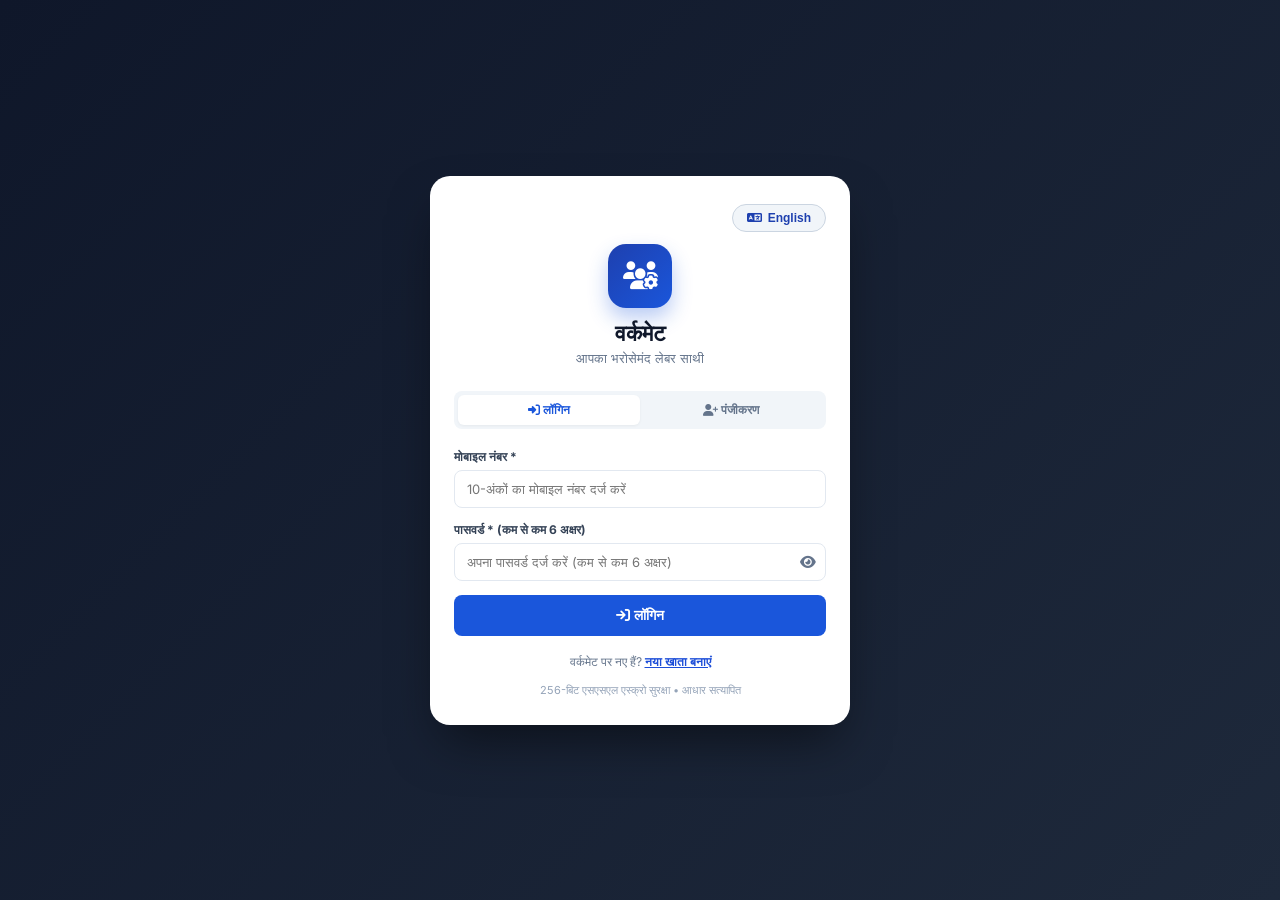
==== commit 420959e1: "fix(security & ux): remove admin123 placeholder leak and persist user selected language across page " ====
--- a/index.html
+++ b/index.html
@@ -50,15 +50,15 @@
       <!-- Unified Login Form (Customer & Admin Login through single portal) -->
       <form id="formCustomerLogin" onsubmit="handleCustomerLogin(event)" autocomplete="off">
         <div class="form-group">
-          <label class="form-label" data-i18n="authIdentifierLabel">Mobile Number / Admin ID *</label>
+          <label class="form-label" data-i18n="authIdentifierLabel">Mobile Number *</label>
           <div style="display:flex; gap:8px;">
-            <input type="text" id="loginIdentifierInput" class="form-input" placeholder="Enter 10-digit mobile or admin ID" autocomplete="off" value="" required style="flex:1;" />
+            <input type="text" id="loginIdentifierInput" class="form-input" data-i18n-placeholder="loginIdentifierPlaceholder" placeholder="Enter 10-digit mobile number" autocomplete="off" value="" required style="flex:1;" />
           </div>
         </div>
         <div class="form-group">
           <label class="form-label" data-i18n="authPasswordLabel">Password * (Min 6 chars)</label>
           <div style="position:relative;">
-            <input type="password" id="loginPasswordInput" class="form-input" placeholder="Enter password (e.g. admin123)" minlength="6" autocomplete="new-password" value="" required style="padding-right:38px;" />
+            <input type="password" id="loginPasswordInput" class="form-input" data-i18n-placeholder="loginPasswordPlaceholder" placeholder="Enter password (at least 6 characters)" minlength="6" autocomplete="new-password" value="" required style="padding-right:38px;" />
             <button type="button" onclick="togglePasswordVisibility('loginPasswordInput', 'loginPassToggleIcon')" style="position:absolute; right:10px; top:50%; transform:translateY(-50%); background:none; border:none; color:#64748b; cursor:pointer; font-size:14px;">
               <i class="fa-solid fa-eye" id="loginPassToggleIcon"></i>
             </button>
@@ -97,7 +97,7 @@
         <div class="form-group">
           <label class="form-label" data-i18n="authPasswordLabel">Create Password * (Min 6 chars)</label>
           <div style="position:relative;">
-            <input type="password" id="registerPasswordInput" class="form-input" placeholder="Create password (min 6 characters)" minlength="6" autocomplete="new-password" value="" required style="padding-right:38px;" />
+            <input type="password" id="registerPasswordInput" class="form-input" data-i18n-placeholder="registerPasswordPlaceholder" placeholder="Create password (at least 6 characters)" minlength="6" autocomplete="new-password" value="" required style="padding-right:38px;" />
             <button type="button" onclick="togglePasswordVisibility('registerPasswordInput', 'regPassToggleIcon')" style="position:absolute; right:10px; top:50%; transform:translateY(-50%); background:none; border:none; color:#64748b; cursor:pointer; font-size:14px;">
               <i class="fa-solid fa-eye" id="regPassToggleIcon"></i>
             </button>
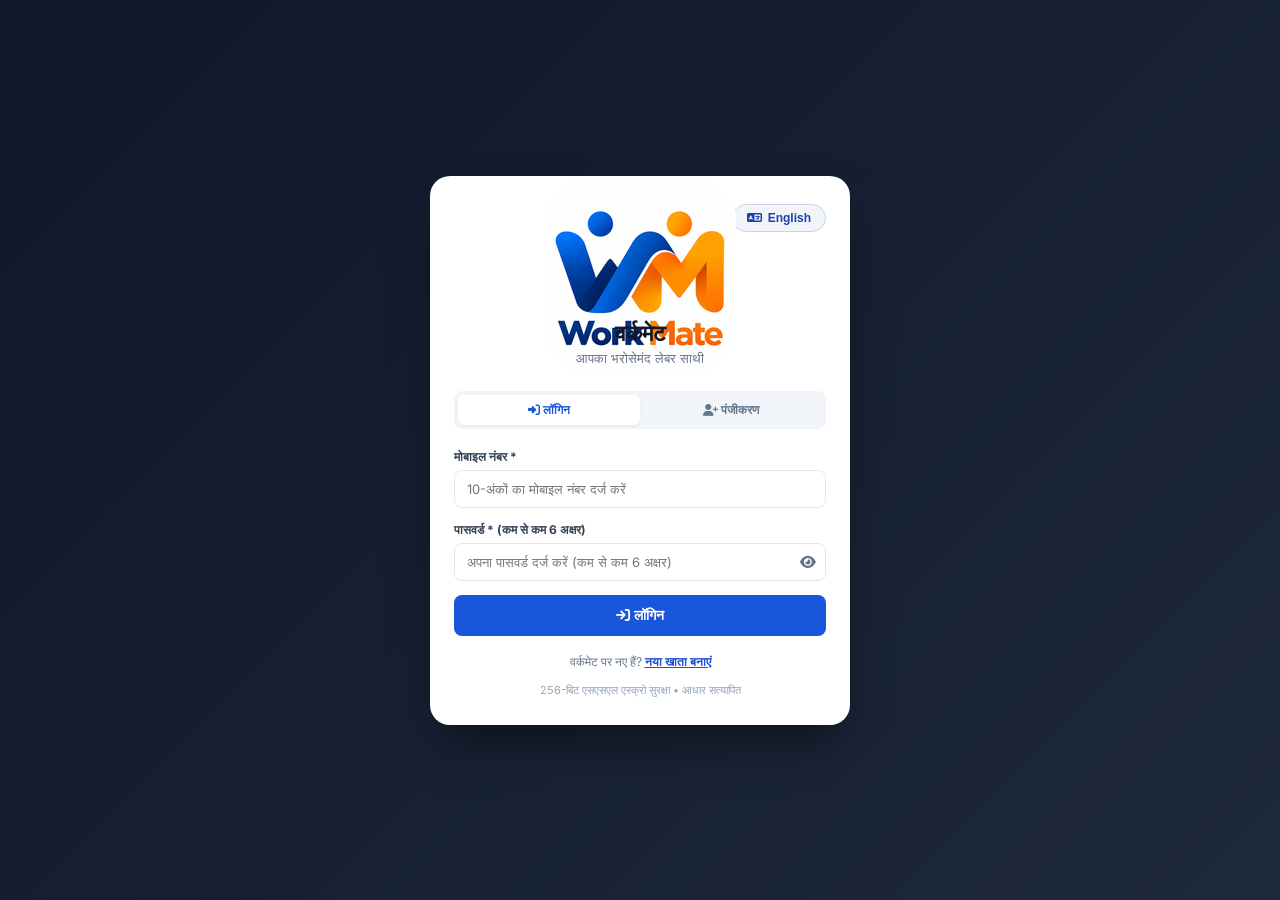
==== commit b534e1ff: "feat: integrate official WorkMate custom app icon, favicons, PWA manifest, and auth branding" ====
--- a/index.html
+++ b/index.html
@@ -4,6 +4,13 @@
   <meta charset="UTF-8">
   <meta name="viewport" content="width=device-width, initial-scale=1.0">
   <title data-i18n="appHtmlTitle">WorkMate | On-Demand Blue-Collar Labour Platform</title>
+  <!-- App Icons and Favicon -->
+  <link rel="icon" type="image/png" sizes="32x32" href="./assets/images/favicon-32x32.png">
+  <link rel="icon" type="image/png" sizes="16x16" href="./assets/images/favicon-16x16.png">
+  <link rel="shortcut icon" href="./favicon.ico">
+  <link rel="apple-touch-icon" sizes="180x180" href="./assets/images/apple-touch-icon.png">
+  <link rel="manifest" href="./site.webmanifest">
+  <meta name="theme-color" content="#1d4ed8">
   <!-- Google Fonts: Inter -->
   <link rel="preconnect" href="https://fonts.googleapis.com">
   <link rel="preconnect" href="https://fonts.gstatic.com" crossorigin>
@@ -31,7 +38,7 @@
 
       <div class="auth-header-logo">
         <div class="auth-logo-badge">
-          <i class="fa-solid fa-users-gear"></i>
+          <img src="./assets/images/app_icon_192.png" alt="WorkMate App Icon" class="auth-logo-img">
         </div>
         <h2 style="font-size:22px; font-weight:800; color:#0f172a;" data-i18n="appName">WorkMate</h2>
         <p style="font-size:13px; color:#64748b; margin-top:4px;" data-i18n="tagline">Your Trusted Labour Partner</p>
@@ -560,6 +567,13 @@
             <i class="fa-solid fa-arrow-right-from-bracket"></i>
             <span data-i18n="btnLogout">Log Out</span>
           </button>
+
+          <!-- Branded App Badge Footer -->
+          <div class="account-brand-footer">
+            <img src="./assets/images/app_icon_192.png" alt="WorkMate">
+            <div class="brand-title">WorkMate <span class="version-tag">v2.4.0</span></div>
+            <div class="brand-sub">Direct On-Demand Labour Platform</div>
+          </div>
         </section>
 
       </main>
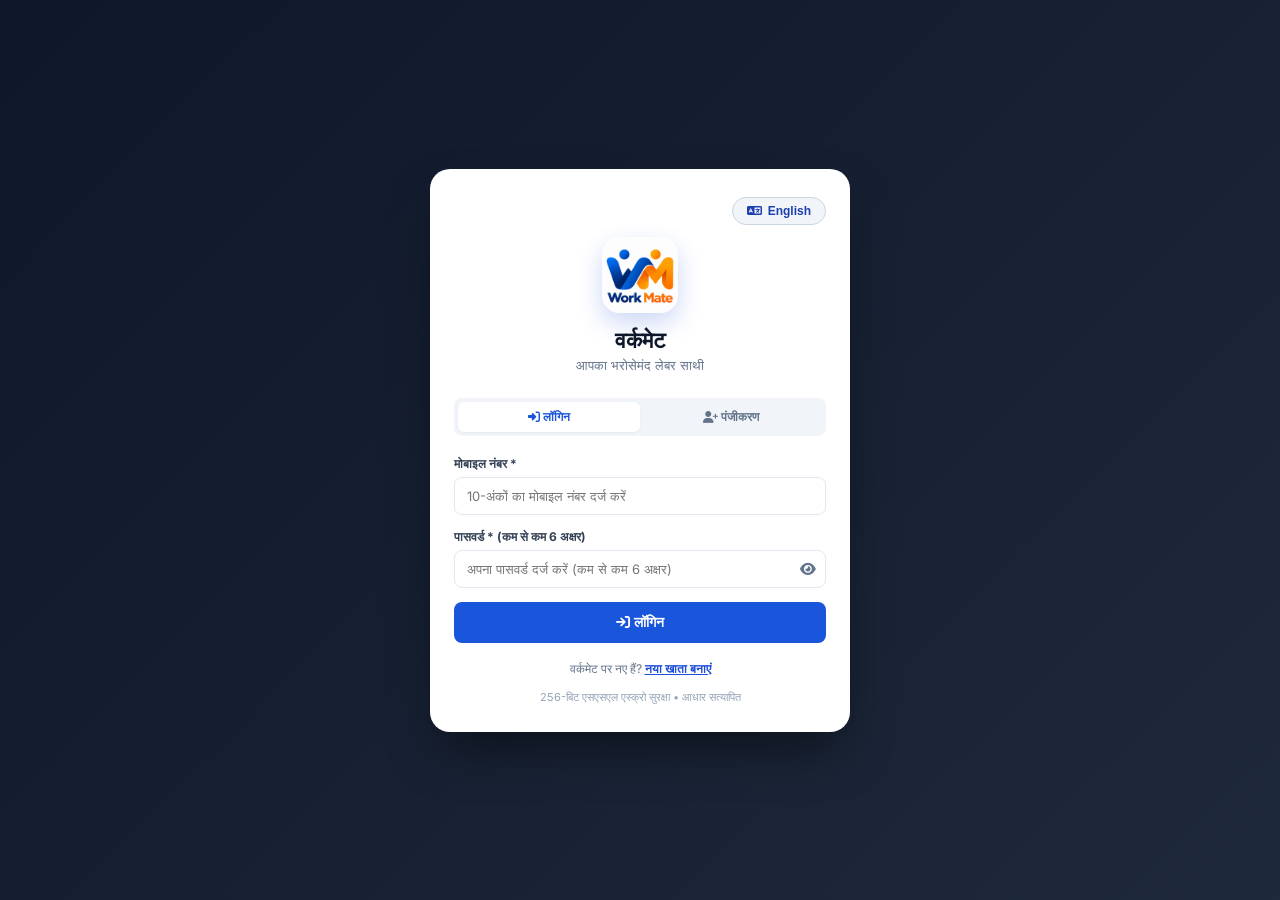
==== commit fd755387: "fix: auto-migrate cached client database to load all 21 default accounts and add reset seed button" ====
--- a/index.html
+++ b/index.html
@@ -277,13 +277,19 @@
           <div class="admin-section-header" style="margin-top:28px; margin-bottom:12px; display:flex; justify-content:space-between; align-items:flex-end; flex-wrap:wrap; gap:10px;">
             <div style="text-align:left;">
               <span class="admin-section-tag" style="background:#ede9fe; color:#6d28d9;"><i class="fa-solid fa-users-gear"></i> User Accounts</span>
-              <h3 style="font-size:16px; font-weight:800; color:#0f172a; margin-top:5px; text-align:left;">
+              <h3 style="font-size:16px; font-weight:800; color:#0f172a; margin-top:5px; text-align:left; display:flex; align-items:center; gap:8px;">
                 <span data-i18n="adminUsersHeader">User Management &amp; Access Control</span>
+                <span id="adminUserCountBadge" style="font-size:11px; font-weight:700; background:#ede9fe; color:#6d28d9; padding:2px 8px; border-radius:10px;">21 Accounts</span>
               </h3>
             </div>
-            <button type="button" class="btn-add-admin-user" onclick="openAdminUserModal(null)">
-              <i class="fa-solid fa-user-plus"></i> <span data-i18n="btnAddUser">Add New User</span>
-            </button>
+            <div style="display:flex; gap:8px; align-items:center; flex-wrap:wrap;">
+              <button type="button" class="btn-add-admin-user" onclick="openAdminUserModal(null)">
+                <i class="fa-solid fa-user-plus"></i> <span data-i18n="btnAddUser">Add New User</span>
+              </button>
+              <button type="button" class="btn-add-admin-user" onclick="triggerResetDefaultUsers()" style="background:#f8fafc; color:#334155; border:1px solid #cbd5e1;" title="Reload 20+ Realistic Seed Accounts">
+                <i class="fa-solid fa-arrows-rotate"></i> <span>Reset 20 Default Users</span>
+              </button>
+            </div>
           </div>
 
           <!-- Users Dynamic Container -->
--- a/css/style.css
+++ b/css/style.css
@@ -192,17 +192,27 @@
 }
 
 .auth-logo-badge {
-  width: 64px;
-  height: 64px;
-  background: linear-gradient(135deg, #1e40af, #1a56db);
+  width: 76px;
+  height: 76px;
+  margin: 0 auto 14px;
+  display: flex;
+  align-items: center;
+  justify-content: center;
+  background: transparent;
+  box-shadow: none;
+}
+
+.auth-logo-img {
+  width: 76px;
+  height: 76px;
+  object-fit: contain;
   border-radius: 18px;
-  display: flex;
-  align-items: center;
-  justify-content: center;
-  color: #ffffff;
-  font-size: 28px;
-  margin: 0 auto 12px;
-  box-shadow: 0 10px 20px rgba(26, 86, 219, 0.3);
+  box-shadow: 0 10px 24px rgba(29, 78, 216, 0.22);
+  transition: transform 0.2s cubic-bezier(0.4, 0, 0.2, 1);
+}
+
+.auth-logo-img:hover {
+  transform: scale(1.06);
 }
 
 .auth-tabs-row {
@@ -2734,3 +2744,40 @@
   color: #ffffff;
   border-color: #1d4ed8;
 }
+
+/* Branded Footer in Account View */
+.account-brand-footer {
+  text-align: center;
+  margin: 28px 0 16px;
+  opacity: 0.95;
+}
+.account-brand-footer img {
+  width: 44px;
+  height: 44px;
+  border-radius: 12px;
+  box-shadow: 0 4px 14px rgba(0, 0, 0, 0.08);
+  margin-bottom: 6px;
+}
+.account-brand-footer .brand-title {
+  font-size: 13px;
+  font-weight: 800;
+  color: #1e293b;
+  display: flex;
+  align-items: center;
+  justify-content: center;
+  gap: 4px;
+}
+.account-brand-footer .version-tag {
+  font-size: 11px;
+  font-weight: 700;
+  color: #475569;
+  background: #e2e8f0;
+  padding: 2px 6px;
+  border-radius: 6px;
+}
+.account-brand-footer .brand-sub {
+  font-size: 11px;
+  color: #94a3b8;
+  margin-top: 2px;
+}
+
